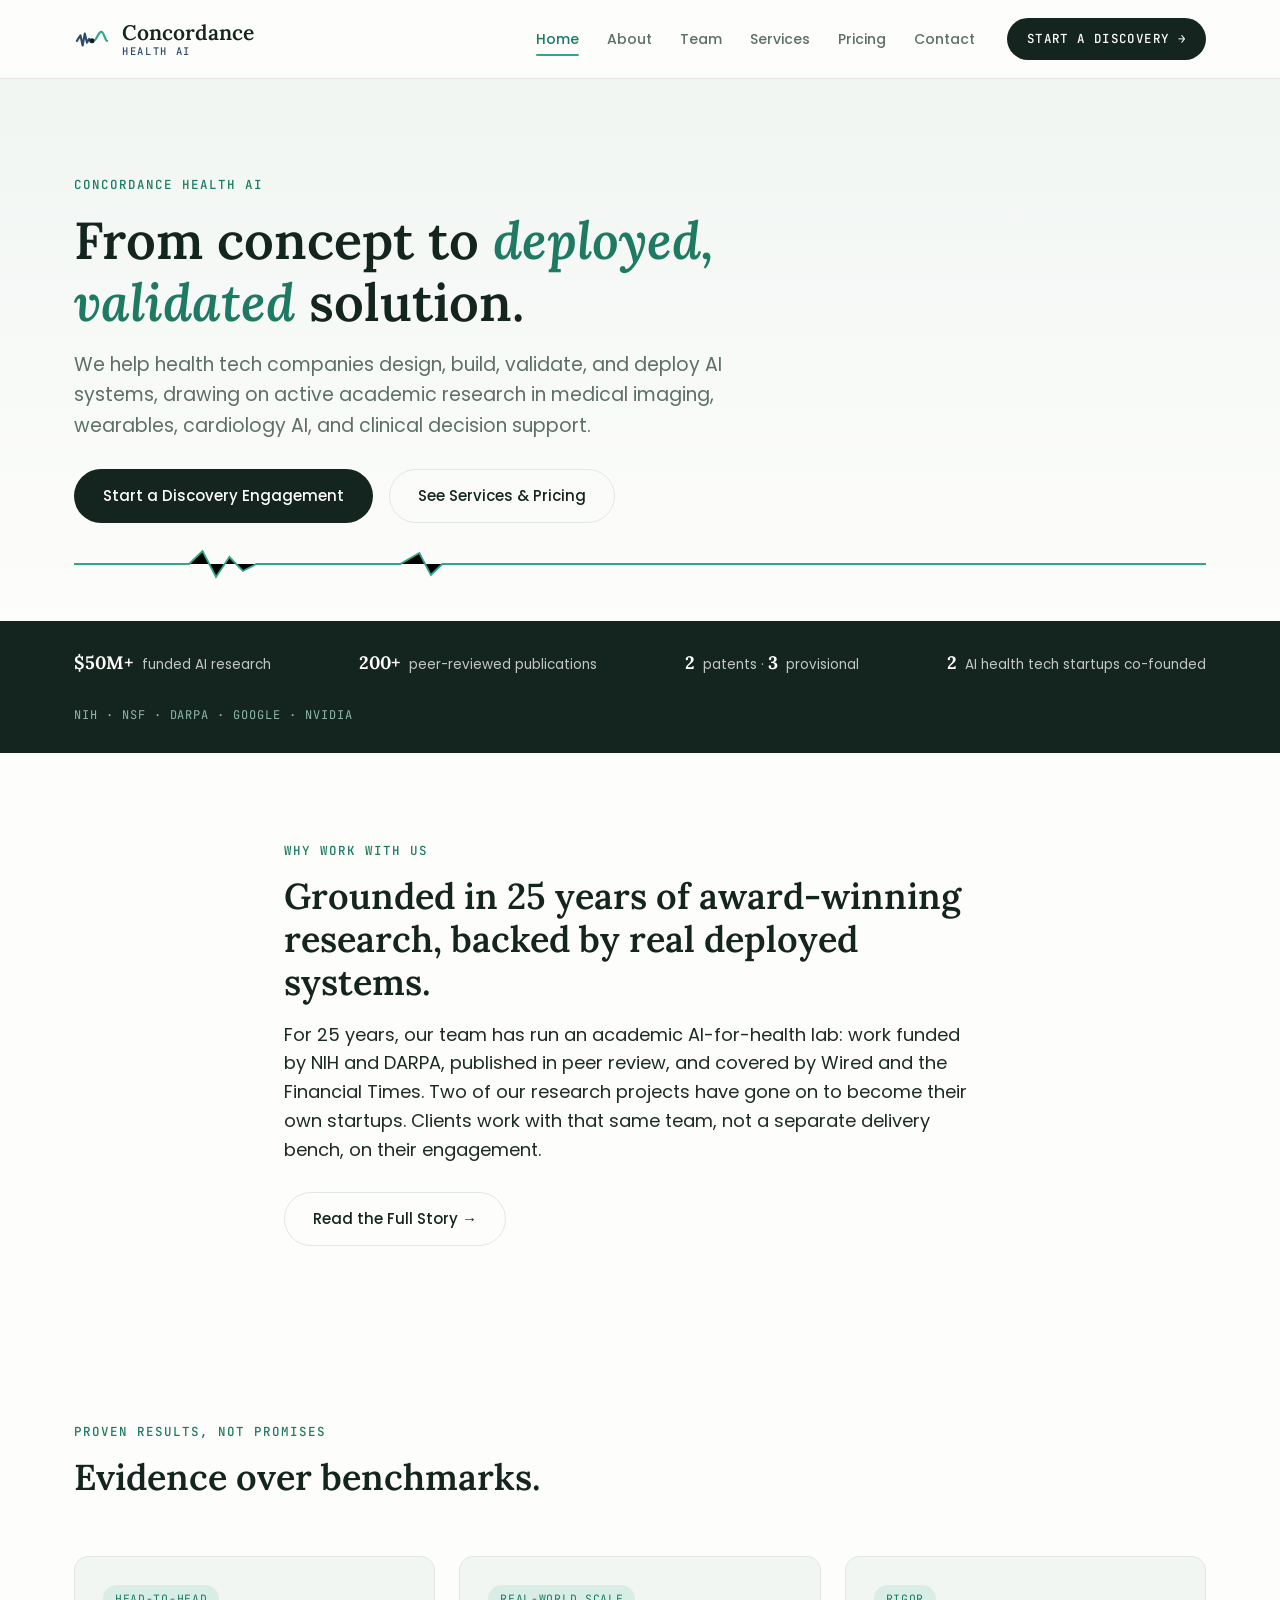
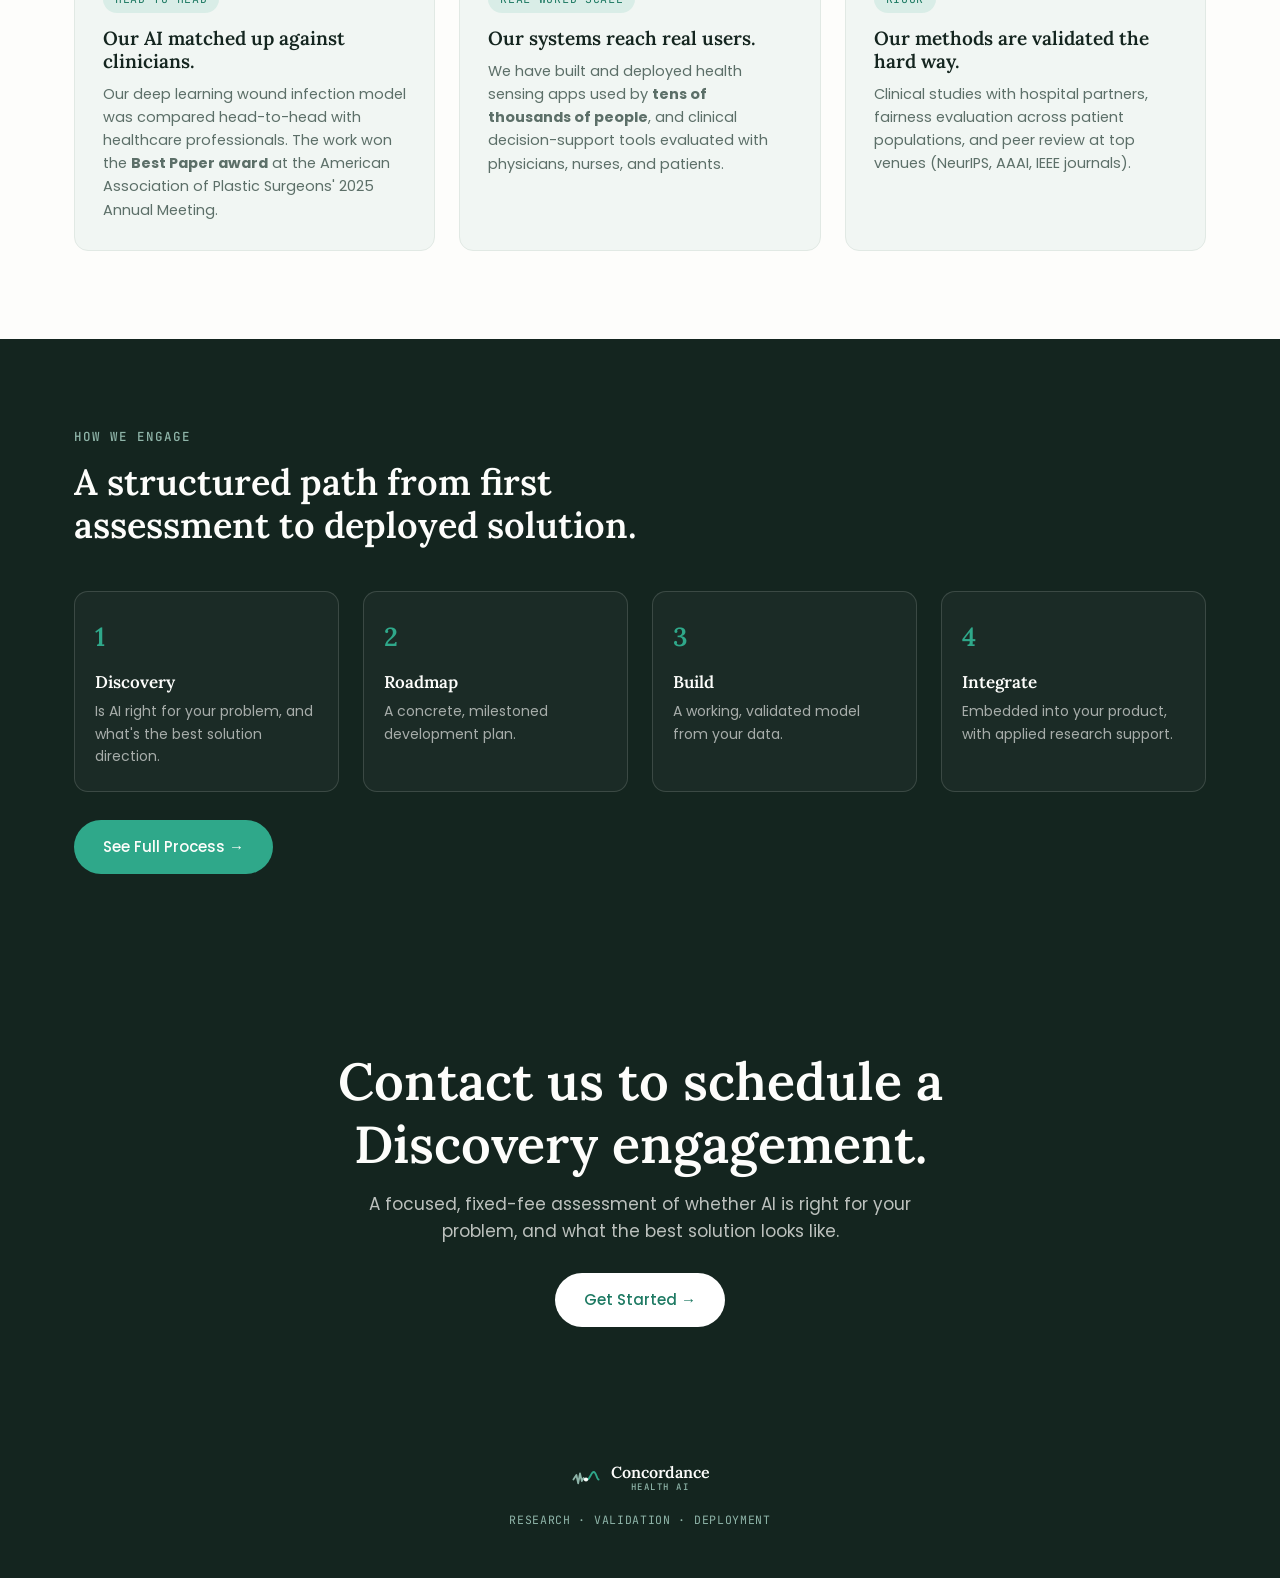
==== index.html @ b1c43e5d "Website Mobile Friendly Update" ====
<!DOCTYPE html>
<html lang="en">
<head>
<meta charset="UTF-8">
<meta name="viewport" content="width=device-width, initial-scale=1.0">
<link rel="icon" type="image/svg+xml" href="Logo/mark-convergence.svg">
<title>Concordance Health AI | Concept to Deployed, Validated Solution</title>
<link rel="preconnect" href="https://fonts.googleapis.com">
<link rel="preconnect" href="https://fonts.gstatic.com" crossorigin>
<link href="https://fonts.googleapis.com/css2?family=Lora:ital,wght@0,500;0,600;1,500&family=Poppins:wght@300;400;500;600;700&family=JetBrains+Mono:wght@400;500;600&display=swap" rel="stylesheet">
<link rel="stylesheet" href="style.css">
</head>
<body>

<header>
  <nav class="wrap">
    <a href="index.html" class="logo">
      <svg viewBox="0 0 100 100" width="36" height="36" aria-hidden="true">
        <path d="M8 55 L18 40 L24 68 L30 35 L36 60 L42 50 L46 55" fill="none" stroke="#2E4B6B" stroke-width="6" stroke-linecap="round" stroke-linejoin="round"/>
        <path d="M54 55 C64 55 66 30 76 30 C84 30 86 55 92 55" fill="none" stroke="#2FA88A" stroke-width="6" stroke-linecap="round" stroke-linejoin="round"/>
        <circle cx="50" cy="55" r="7" fill="#10201B"/>
      </svg>
      <span class="logo-word">
        <span class="logo-name">Concordance</span>
        <span class="logo-sub">HEALTH AI</span>
      </span>
    </a>
    <button class="nav-toggle" id="navToggle" aria-label="Toggle navigation" aria-expanded="false" aria-controls="navPanel">
      <span class="bar"></span><span class="bar"></span><span class="bar"></span>
    </button>
    <div class="nav-panel" id="navPanel">
      <div class="navlinks">
      <a href="index.html" class="active">Home</a>
      <a href="about.html">About</a>
      <a href="team.html">Team</a>
      <a href="services.html">Services</a>
      <a href="pricing.html">Pricing</a>
      <a href="contact.html">Contact</a>
    </div>
      <a href="contact.html" class="nav-cta">START A DISCOVERY →</a>
    </div>
  </nav>
</header>

<main>

  <!-- ================= HERO ================= -->
  <section class="hero">
    <div class="wrap">
      <div class="eyebrow">Concordance Health AI</div>
      <h1>From concept to <em>deployed, validated</em> solution.</h1>
      <p class="lede">We help health tech companies design, build, validate, and deploy AI systems, drawing on active academic research in medical imaging, wearables, cardiology AI, and clinical decision support.</p>
      <div class="cta-row">
        <a href="contact.html" class="btn btn-primary">Start a Discovery Engagement</a>
        <a href="pricing.html" class="btn btn-ghost">See Services &amp; Pricing</a>
      </div>
    </div>
    <div class="wrap hero-wave">
      <svg class="waveline" viewBox="0 0 1180 34" preserveAspectRatio="none" xmlns="http://www.w3.org/2000/svg">
        <path class="draw" d="M0 17 L120 17 L134 4 L148 30 L162 10 L176 24 L190 17 L320 17 L340 17 L360 6 L372 28 L384 17 L1180 17"
          stroke="#2FA88A" stroke-width="1.8"
          stroke-dasharray="1600" stroke-dashoffset="1600">
          <animate attributeName="stroke-dashoffset" from="1600" to="0" dur="2.1s" fill="freeze" />
        </path>
      </svg>
    </div>
  </section>

  <!-- ================= CREDIBILITY STRIP ================= -->
  <div class="strip">
    <div class="wrap">
      <div class="stat"><b>$50M+</b> funded AI research</div>
      <div class="stat"><b>200+</b> peer-reviewed publications</div>
      <div class="stat"><b>2</b> patents &middot; <b>3</b> provisional</div>
      <div class="stat"><b>2</b> AI health tech startups co-founded</div>
      <div class="funders">NIH &middot; NSF &middot; DARPA &middot; GOOGLE &middot; NVIDIA</div>
    </div>
  </div>

  <!-- ================= CONDENSED WHY US ================= -->
  <section class="why">
    <div class="wrap" style="grid-template-columns:1fr; max-width:760px;">
      <div>
        <div class="eyebrow">Why Work With Us</div>
        <h2>Grounded in 25 years of award-winning research, backed by real deployed systems.</h2>
        <p class="big">For 25 years, our team has run an academic AI-for-health lab: work funded by NIH and DARPA, published in peer review, and covered by Wired and the Financial Times. Two of our research projects have gone on to become their own startups. Clients work with that same team, not a separate delivery bench, on their engagement.</p>
        <div class="cta-row">
          <a href="about.html" class="btn btn-ghost">Read the Full Story →</a>
        </div>
      </div>
    </div>
  </section>

  <!-- ================= PROVEN RESULTS ================= -->
  <section class="results">
    <div class="wrap">
      <div class="eyebrow">Proven Results, Not Promises</div>
      <h2>Evidence over benchmarks.</h2>
    </div>
    <div class="result-grid">
      <div class="result-card">
        <div class="tag">Head-to-Head</div>
        <h3>Our AI matched up against clinicians.</h3>
        <p>Our deep learning wound infection model was compared head-to-head with healthcare professionals. The work won the <b>Best Paper award</b> at the American Association of Plastic Surgeons' 2025 Annual Meeting.</p>
      </div>
      <div class="result-card">
        <div class="tag">Real-World Scale</div>
        <h3>Our systems reach real users.</h3>
        <p>We have built and deployed health sensing apps used by <b>tens of thousands of people</b>, and clinical decision-support tools evaluated with physicians, nurses, and patients.</p>
      </div>
      <div class="result-card">
        <div class="tag">Rigor</div>
        <h3>Our methods are validated the hard way.</h3>
        <p>Clinical studies with hospital partners, fairness evaluation across patient populations, and peer review at top venues (NeurIPS, AAAI, IEEE journals).</p>
      </div>
    </div>
  </section>

  <!-- ================= PROCESS TEASER ================= -->
  <section class="engage">
    <div class="wrap">
      <div class="eyebrow" style="color:#8FB5A9;">How We Engage</div>
      <h2>A structured path from first assessment to deployed solution.</h2>
      <div class="steps">
        <div class="step"><div class="num">1</div><h4>Discovery</h4><p>Is AI right for your problem, and what's the best solution direction.</p></div>
        <div class="step"><div class="num">2</div><h4>Roadmap</h4><p>A concrete, milestoned development plan.</p></div>
        <div class="step"><div class="num">3</div><h4>Build</h4><p>A working, validated model from your data.</p></div>
        <div class="step"><div class="num">4</div><h4>Integrate</h4><p>Embedded into your product, with applied research support.</p></div>
      </div>
      <div class="cta-row">
        <a href="services.html" class="btn btn-primary" style="background:var(--signal);">See Full Process →</a>
      </div>
    </div>
  </section>

  <!-- ================= CTA BANNER ================= -->
  <section class="contact-hero">
    <div class="wrap">
      <h1>Contact us to schedule a Discovery engagement.</h1>
      <p>A focused, fixed-fee assessment of whether AI is right for your problem, and what the best solution looks like.</p>
      <div class="cta-row" style="justify-content:center;">
        <a href="contact.html" class="btn btn-primary" style="background:#fff; color:var(--signal-dark);">Get Started →</a>
      </div>
    </div>
  </section>

</main>

<footer>
  <div class="wrap">
    <a href="index.html" class="fmark">
      <svg viewBox="0 0 100 100" width="30" height="30" aria-hidden="true">
        <path d="M8 55 L18 40 L24 68 L30 35 L36 60 L42 50 L46 55" fill="none" stroke="#8FB5A9" stroke-width="6" stroke-linecap="round" stroke-linejoin="round"/>
        <path d="M54 55 C64 55 66 30 76 30 C84 30 86 55 92 55" fill="none" stroke="#2FA88A" stroke-width="6" stroke-linecap="round" stroke-linejoin="round"/>
        <circle cx="50" cy="55" r="7" fill="#FDFDFB"/>
      </svg>
      <span class="fmark-word">
        <span class="fmark-name">Concordance</span>
        <span class="fmark-sub">HEALTH AI</span>
      </span>
    </a>
    <div class="fnote">RESEARCH &middot; VALIDATION &middot; DEPLOYMENT</div>
  </div>
</footer>

<script src="script.js" defer></script>
</body>
</html>
---- style.css ----
/* ============================================================
   Concordance Health AI — base stylesheet
   ============================================================ */

:root {
  --ink: #14251F;
  --ink-soft: #24382F;
  --signal: #2FA88A;
  --signal-dark: #1E7A63;
  --sage: #8FB5A9;
  --paper: #FDFDFB;
  --paper-dim: #F1F6F3;
  --line: #E1E9E4;
  --text: #1B2B26;
  --muted: #5C6F68;

  --font-serif: 'Lora', Georgia, serif;
  --font-sans: 'Poppins', 'Segoe UI', Arial, sans-serif;
  --font-mono: 'JetBrains Mono', 'Courier New', monospace;
}

* { box-sizing: border-box; }

html { scroll-behavior: smooth; }

body {
  margin: 0;
  font-family: var(--font-sans);
  color: var(--text);
  background: var(--paper);
  line-height: 1.6;
  -webkit-font-smoothing: antialiased;
}

img { max-width: 100%; display: block; }

a { color: inherit; text-decoration: none; }

ul { list-style: none; margin: 0; padding: 0; }

h1, h2, h3, h4 {
  font-family: var(--font-serif);
  font-weight: 600;
  line-height: 1.2;
  margin: 0 0 16px;
  color: var(--ink);
}

h1 { font-size: clamp(32px, 4.4vw, 52px); }
h1 em { font-style: italic; color: var(--signal-dark); }
h2 { font-size: clamp(26px, 3vw, 36px); }
h3 { font-size: 20px; }
h4 { font-size: 17px; }

p { margin: 0 0 16px; color: var(--muted); }

.wrap {
  max-width: 1180px;
  margin: 0 auto;
  padding: 0 24px;
}

/* ============================= HEADER / NAV ============================= */

header {
  position: sticky;
  top: 0;
  z-index: 50;
  background: rgba(253, 253, 251, 0.92);
  backdrop-filter: blur(8px);
  border-bottom: 1px solid var(--line);
}

nav.wrap {
  position: relative;
  display: flex;
  align-items: center;
  justify-content: space-between;
  padding-top: 18px;
  padding-bottom: 18px;
  gap: 24px;
}

.logo {
  display: flex;
  align-items: center;
  gap: 12px;
  white-space: nowrap;
}

.logo svg { width: 36px; height: 36px; flex-shrink: 0; }

.logo-word {
  display: flex;
  flex-direction: column;
  line-height: 1;
}

.logo-name {
  font-family: var(--font-serif);
  font-weight: 600;
  font-size: 21px;
  color: var(--ink);
}

.logo-sub {
  font-family: var(--font-mono);
  font-weight: 500;
  font-size: 10.5px;
  letter-spacing: 0.16em;
  color: #2E4B6B;
  margin-top: 3px;
}

.navlinks {
  display: flex;
  align-items: center;
  gap: 28px;
  flex-wrap: wrap;
}

.navlinks a {
  font-size: 14px;
  font-weight: 500;
  color: var(--muted);
  position: relative;
  padding: 4px 0;
  transition: color 0.15s ease;
}

.navlinks a:hover { color: var(--ink); }

.navlinks a.active {
  color: var(--signal-dark);
}

.navlinks a.active::after {
  content: "";
  position: absolute;
  left: 0; right: 0; bottom: -2px;
  height: 2px;
  background: var(--signal);
  border-radius: 2px;
}

.nav-cta {
  font-family: var(--font-mono);
  font-size: 12.5px;
  font-weight: 500;
  letter-spacing: 0.03em;
  white-space: nowrap;
  background: var(--ink);
  color: var(--paper);
  padding: 11px 20px;
  border-radius: 999px;
  transition: background 0.15s ease, transform 0.15s ease;
}

.nav-cta:hover { background: var(--signal-dark); transform: translateY(-1px); }

.nav-panel {
  display: flex;
  align-items: center;
  gap: 32px;
}

.nav-toggle {
  display: none;
  flex-direction: column;
  justify-content: center;
  gap: 5px;
  width: 34px;
  height: 34px;
  padding: 0;
  background: none;
  border: none;
  cursor: pointer;
  flex-shrink: 0;
}

.nav-toggle .bar {
  display: block;
  width: 100%;
  height: 2px;
  background: var(--ink);
  border-radius: 2px;
  transition: transform 0.2s ease, opacity 0.2s ease;
}

.nav-toggle[aria-expanded="true"] .bar:nth-child(1) { transform: translateY(7px) rotate(45deg); }
.nav-toggle[aria-expanded="true"] .bar:nth-child(2) { opacity: 0; }
.nav-toggle[aria-expanded="true"] .bar:nth-child(3) { transform: translateY(-7px) rotate(-45deg); }

/* ============================= SHARED TEXT ELEMENTS ============================= */

.eyebrow {
  font-family: var(--font-mono);
  font-size: 12.5px;
  font-weight: 500;
  letter-spacing: 0.08em;
  text-transform: uppercase;
  color: var(--signal-dark);
  margin-bottom: 14px;
}

.lede {
  font-size: 19px;
  max-width: 720px;
  color: var(--muted);
}

.big {
  font-size: 18px;
  max-width: 700px;
  color: var(--text);
}

.cta-row {
  display: flex;
  align-items: center;
  gap: 16px;
  flex-wrap: wrap;
  margin-top: 28px;
}

.btn {
  display: inline-block;
  font-family: var(--font-sans);
  font-size: 15px;
  font-weight: 500;
  padding: 14px 28px;
  border-radius: 999px;
  border: 1px solid transparent;
  transition: transform 0.15s ease, background 0.15s ease, border-color 0.15s ease, color 0.15s ease;
  cursor: pointer;
}

.btn:hover { transform: translateY(-2px); }

.btn-primary {
  background: var(--ink);
  color: var(--paper);
}

.btn-primary:hover { background: var(--signal-dark); }

.btn-ghost {
  background: transparent;
  color: var(--ink);
  border-color: var(--line);
}

.btn-ghost:hover { border-color: var(--signal); color: var(--signal-dark); }

/* ============================= PAGEHEAD (interior pages) ============================= */

.pagehead {
  padding: 88px 0 56px;
  background: linear-gradient(180deg, var(--paper-dim), var(--paper));
  border-bottom: 1px solid var(--line);
}

.pagehead h1 { max-width: 820px; }

/* ============================= HERO (home) ============================= */

.hero {
  padding: 96px 0 32px;
  background: linear-gradient(180deg, var(--paper-dim), var(--paper));
}

.hero h1 { max-width: 780px; }

.hero-wave {
  padding-top: 24px;
  padding-bottom: 8px;
}

.waveline { width: 100%; height: 34px; display: block; }

/* ============================= CREDIBILITY STRIP ============================= */

.strip {
  background: var(--ink);
  color: var(--paper);
  padding: 28px 0;
}

.strip .wrap {
  display: flex;
  flex-wrap: wrap;
  align-items: center;
  gap: 28px 40px;
  justify-content: space-between;
}

.stat {
  font-size: 13.5px;
  color: rgba(253, 253, 251, 0.75);
  white-space: nowrap;
}

.stat b {
  font-family: var(--font-serif);
  font-size: 18px;
  color: var(--paper);
  margin-right: 4px;
}

.funders {
  font-family: var(--font-mono);
  font-size: 12px;
  letter-spacing: 0.08em;
  color: var(--sage);
  white-space: nowrap;
}

/* ============================= WHY / LEADERSHIP ============================= */

.why {
  padding: 88px 0;
}

.why .wrap {
  display: grid;
  grid-template-columns: 1fr 1fr;
  gap: 48px;
  align-items: start;
}

/* ============================= BREADTH TABLE ============================= */

.breadth { padding: 88px 0; }

table.domains {
  width: 100%;
  border-collapse: collapse;
  margin-top: 36px;
  background: var(--paper);
  border: 1px solid var(--line);
  border-radius: 12px;
  overflow: hidden;
}

table.domains th {
  text-align: left;
  font-family: var(--font-mono);
  font-size: 12px;
  letter-spacing: 0.06em;
  text-transform: uppercase;
  color: var(--muted);
  background: var(--paper-dim);
  padding: 14px 20px;
  border-bottom: 1px solid var(--line);
}

table.domains td {
  padding: 18px 20px;
  border-bottom: 1px solid var(--line);
  color: var(--muted);
  font-size: 15px;
  vertical-align: top;
}

table.domains tr:last-child td { border-bottom: none; }

td.domain {
  font-family: var(--font-serif);
  font-weight: 600;
  color: var(--ink);
  white-space: nowrap;
  width: 26%;
}

.breadth-footnote {
  margin-top: 28px;
  font-style: italic;
  color: var(--signal-dark);
  font-size: 15px;
}

/* ============================= PRESS ============================= */

.press {
  padding: 44px 0;
  border-top: 1px solid var(--line);
  border-bottom: 1px solid var(--line);
  background: var(--paper-dim);
}

.press .wrap {
  display: flex;
  align-items: center;
  gap: 28px;
  flex-wrap: wrap;
  justify-content: space-between;
}

.press .label {
  font-family: var(--font-mono);
  font-size: 12px;
  letter-spacing: 0.08em;
  text-transform: uppercase;
  color: var(--muted);
  white-space: nowrap;
}

.press .names {
  display: flex;
  gap: 32px;
  flex-wrap: wrap;
}

.press .names span {
  font-family: var(--font-serif);
  font-weight: 600;
  font-size: 17px;
  color: var(--ink-soft);
  opacity: 0.75;
}

/* ============================= RESULTS ============================= */

.results { padding: 88px 0; }

.results .wrap { padding-bottom: 40px; }

.result-grid {
  max-width: 1180px;
  margin: 0 auto;
  padding: 0 24px;
  display: grid;
  grid-template-columns: repeat(3, 1fr);
  gap: 24px;
}

.result-card {
  background: var(--paper-dim);
  border: 1px solid var(--line);
  border-radius: 14px;
  padding: 28px;
}

.result-card .tag {
  display: inline-block;
  font-family: var(--font-mono);
  font-size: 11.5px;
  letter-spacing: 0.06em;
  text-transform: uppercase;
  color: var(--signal-dark);
  background: rgba(47, 168, 138, 0.12);
  padding: 5px 12px;
  border-radius: 999px;
  margin-bottom: 14px;
}

.result-card h3 { font-size: 19px; margin-bottom: 10px; }
.result-card p { font-size: 14.5px; margin-bottom: 0; }

/* ============================= ENGAGE / PROCESS ============================= */

.engage {
  padding: 88px 0;
  background: var(--ink);
  color: rgba(253, 253, 251, 0.78);
}

.engage h2 { color: var(--paper); max-width: 640px; }

.steps {
  display: grid;
  grid-template-columns: repeat(4, 1fr);
  gap: 24px;
  margin-top: 44px;
}

.step {
  border: 1px solid rgba(253, 253, 251, 0.14);
  border-radius: 14px;
  padding: 24px 20px;
  background: rgba(253, 253, 251, 0.03);
}

.step .num {
  font-family: var(--font-serif);
  font-size: 26px;
  font-weight: 600;
  color: var(--signal);
  margin-bottom: 14px;
}

.step h4 { color: var(--paper); margin-bottom: 8px; }
.step p { font-size: 14px; color: rgba(253, 253, 251, 0.62); margin-bottom: 0; }

.engage-note {
  margin-top: 40px;
  font-style: italic;
  font-size: 16px;
  color: var(--sage);
  max-width: 760px;
  border-left: 2px solid var(--signal);
  padding-left: 18px;
}

/* ============================= CONTACT HERO (CTA banner) ============================= */

.contact-hero {
  background: var(--ink);
  color: var(--paper);
  padding: 88px 0;
  text-align: center;
}

.contact-hero .wrap { max-width: 760px; }

.contact-hero h1 { color: var(--paper); margin: 0 auto 16px; }

.contact-hero p {
  color: rgba(253, 253, 251, 0.72);
  font-size: 17px;
  max-width: 620px;
  margin: 0 auto;
}

/* ============================= CONTACT PAGE BODY ============================= */

.contact-body .wrap {
  display: grid;
  grid-template-columns: 1.4fr 1fr;
  gap: 64px;
}

.contact-form {
  display: flex;
  flex-direction: column;
  gap: 6px;
}

.contact-form label {
  font-size: 13.5px;
  font-weight: 500;
  color: var(--ink);
  margin-top: 16px;
}

.contact-form label:first-child { margin-top: 0; }

.contact-form input,
.contact-form textarea {
  font-family: var(--font-sans);
  font-size: 15px;
  padding: 12px 14px;
  border: 1px solid var(--line);
  border-radius: 8px;
  background: var(--paper-dim);
  color: var(--text);
  outline: none;
  transition: border-color 0.15s ease;
}

.contact-form input:focus,
.contact-form textarea:focus { border-color: var(--signal); }

.contact-form textarea { min-height: 140px; resize: vertical; }

.contact-form button { margin-top: 24px; align-self: flex-start; }

.contact-side {
  background: var(--paper-dim);
  border: 1px solid var(--line);
  border-radius: 14px;
  padding: 32px;
  height: fit-content;
}

.contact-side .role {
  font-family: var(--font-mono);
  font-size: 12px;
  letter-spacing: 0.06em;
  text-transform: uppercase;
  color: var(--signal-dark);
  margin-bottom: 10px;
}

.contact-side .email {
  display: inline-block;
  margin-top: 4px;
  font-weight: 500;
  color: var(--signal-dark);
  border-bottom: 1px solid var(--signal);
}

.cv-divider {
  height: 1px;
  background: var(--line);
}

.cv-list li {
  position: relative;
  padding-left: 20px;
  margin-bottom: 12px;
  font-size: 14.5px;
  color: var(--muted);
}

.cv-list li::before {
  content: "";
  position: absolute;
  left: 0; top: 8px;
  width: 6px; height: 6px;
  border-radius: 50%;
  background: var(--signal);
}

/* ============================= PRICING ============================= */

.pricing { padding: 88px 0; }

.phase-label {
  font-family: var(--font-mono);
  font-size: 12.5px;
  letter-spacing: 0.06em;
  text-transform: uppercase;
  color: var(--signal-dark);
  margin-top: 56px;
  margin-bottom: 20px;
  padding-bottom: 10px;
  border-bottom: 1px solid var(--line);
}

.price-grid, .retainer-grid {
  display: grid;
  grid-template-columns: repeat(2, 1fr);
  gap: 24px;
}

.price-grid-3, .svc-phase-grid {
  display: grid;
  grid-template-columns: repeat(2, 1fr);
  gap: 24px;
}

.price-card {
  background: var(--paper);
  border: 1px solid var(--line);
  border-radius: 14px;
  padding: 28px;
  display: flex;
  flex-direction: column;
}

.price-card h4 { margin-bottom: 6px; }

.price-card .price {
  font-family: var(--font-serif);
  font-size: 24px;
  font-weight: 600;
  color: var(--signal-dark);
  margin-bottom: 16px;
}

.price-card ul { margin-bottom: 12px; }

.price-card ul li {
  position: relative;
  padding-left: 18px;
  margin-bottom: 10px;
  font-size: 14.5px;
  color: var(--muted);
}

.price-card ul li::before {
  content: "";
  position: absolute;
  left: 0; top: 8px;
  width: 5px; height: 5px;
  border-radius: 50%;
  background: var(--signal);
}

.price-card .fine {
  margin-top: auto;
  padding-top: 14px;
  font-size: 13px;
  color: var(--sage);
  font-style: italic;
}

.addons-note {
  margin-top: 20px;
  font-size: 14px;
  color: var(--muted);
}

table.addons {
  width: 100%;
  border-collapse: collapse;
  margin-top: 4px;
}

table.addons tr {
  border-bottom: 1px solid var(--line);
}

table.addons tr:last-child { border-bottom: none; }

table.addons td {
  padding: 16px 4px;
  font-size: 14.5px;
  color: var(--muted);
}

table.addons td.fee {
  text-align: right;
  white-space: nowrap;
  font-family: var(--font-mono);
  font-size: 13.5px;
  color: var(--ink);
  padding-left: 20px;
}

.terms {
  margin-top: 56px;
  background: var(--paper-dim);
  border-radius: 14px;
  padding: 28px 32px;
}

.terms h4 { margin-bottom: 16px; }

.terms ul li {
  position: relative;
  padding-left: 18px;
  margin-bottom: 12px;
  font-size: 14px;
  color: var(--muted);
}

.terms ul li::before {
  content: "";
  position: absolute;
  left: 0; top: 8px;
  width: 5px; height: 5px;
  border-radius: 50%;
  background: var(--signal);
}

.pdf-cta {
  margin-top: 56px;
  display: flex;
  align-items: center;
  justify-content: space-between;
  gap: 24px;
  flex-wrap: wrap;
  background: var(--ink);
  color: var(--paper);
  border-radius: 14px;
  padding: 32px;
}

.pdf-cta h4 { color: var(--paper); margin-bottom: 6px; }
.pdf-cta p { color: rgba(253, 253, 251, 0.68); margin-bottom: 0; }

/* ============================= SERVICES (svc-card) ============================= */

.svc-card {
  background: var(--paper);
  border: 1px solid var(--line);
  border-radius: 14px;
  padding: 28px;
  display: flex;
  flex-direction: column;
}

.svc-card p { font-size: 14.5px; }

.svc-card .range {
  margin-top: auto;
  padding-top: 12px;
  font-family: var(--font-mono);
  font-size: 13px;
  color: var(--signal-dark);
  border-top: 1px solid var(--line);
}

/* ============================= TEAM ============================= */

.team-grid {
  display: grid;
  grid-template-columns: repeat(2, 1fr);
  gap: 32px;
}

.team-card {
  background: var(--paper-dim);
  border: 1px solid var(--line);
  border-radius: 16px;
  padding: 32px;
}

.team-header {
  display: flex;
  align-items: center;
  gap: 20px;
  margin-bottom: 20px;
}

.team-photo {
  width: 88px;
  height: 88px;
  border-radius: 50%;
  object-fit: cover;
  border: 2px solid var(--paper);
  box-shadow: 0 0 0 1px var(--line);
  flex-shrink: 0;
}

.team-name {
  font-family: var(--font-serif);
  font-weight: 600;
  font-size: 18px;
  color: var(--ink);
}

.team-role {
  font-family: var(--font-mono);
  font-size: 12.5px;
  letter-spacing: 0.04em;
  color: var(--signal-dark);
}

.team-note {
  margin-top: 36px;
  font-size: 15px;
  color: var(--muted);
  border-left: 2px solid var(--signal);
  padding-left: 20px;
}

/* ============================= FOOTER ============================= */

footer {
  background: var(--ink);
  color: rgba(253, 253, 251, 0.6);
  padding: 48px 0;
  margin-top: 0;
}

footer .wrap {
  display: flex;
  flex-direction: column;
  align-items: center;
  text-align: center;
  gap: 18px;
}

.fmark {
  display: flex;
  align-items: center;
  gap: 10px;
}

.fmark svg { width: 30px; height: 30px; flex-shrink: 0; }

.fmark-word {
  display: flex;
  flex-direction: column;
  line-height: 1;
}

.fmark-name {
  font-family: var(--font-serif);
  font-weight: 600;
  font-size: 16px;
  color: var(--paper);
}

.fmark-sub {
  font-family: var(--font-mono);
  font-weight: 500;
  font-size: 9px;
  letter-spacing: 0.16em;
  color: var(--sage);
  margin-top: 3px;
}

.fnote {
  font-family: var(--font-mono);
  font-size: 11.5px;
  letter-spacing: 0.06em;
  color: var(--sage);
  white-space: nowrap;
}

/* ============================= RESPONSIVE ============================= */

@media (max-width: 980px) {
  .nav-toggle { display: flex; }

  .nav-panel {
    position: absolute;
    top: 100%;
    left: 0;
    right: 0;
    flex-direction: column;
    align-items: stretch;
    gap: 4px;
    background: var(--paper);
    border-bottom: 1px solid var(--line);
    padding: 8px 24px 20px;
    max-height: 0;
    overflow: hidden;
    opacity: 0;
    transition: max-height 0.25s ease, opacity 0.2s ease;
  }

  .nav-panel.open {
    max-height: 420px;
    opacity: 1;
  }

  .navlinks {
    flex-direction: column;
    align-items: stretch;
    gap: 0;
  }

  .navlinks a {
    padding: 12px 0;
    border-bottom: 1px solid var(--line);
  }

  .navlinks a.active::after { display: none; }

  .nav-cta {
    margin-top: 14px;
    text-align: center;
  }

  .why .wrap { grid-template-columns: 1fr; }
  .steps { grid-template-columns: repeat(2, 1fr); }
  .result-grid { grid-template-columns: 1fr; }
  .price-grid, .price-grid-3, .retainer-grid, .svc-phase-grid { grid-template-columns: 1fr; }
  .team-grid { grid-template-columns: 1fr; }
  .contact-body .wrap { grid-template-columns: 1fr; }
}

@media (max-width: 640px) {
  .steps { grid-template-columns: 1fr; }
  .strip .wrap { flex-direction: column; align-items: flex-start; }
  .press .wrap { flex-direction: column; align-items: flex-start; }
  .pdf-cta { flex-direction: column; align-items: flex-start; }
  table.domains td.domain { width: auto; }
}

/* ============================= PRINT (Services & Pricing PDF) ============================= */

@media print {
  header, footer, .pdf-cta, .nav-toggle { display: none !important; }

  body { background: var(--paper); }

  .pricing { padding: 0; }

  .pagehead { padding: 0 0 32px; background: none; border-bottom: none; }

  .price-card, .svc-card, .terms {
    break-inside: avoid;
    border: 1px solid var(--line);
  }

  table.addons, table.domains { break-inside: avoid; }

  a[href]::after { content: none; }
}
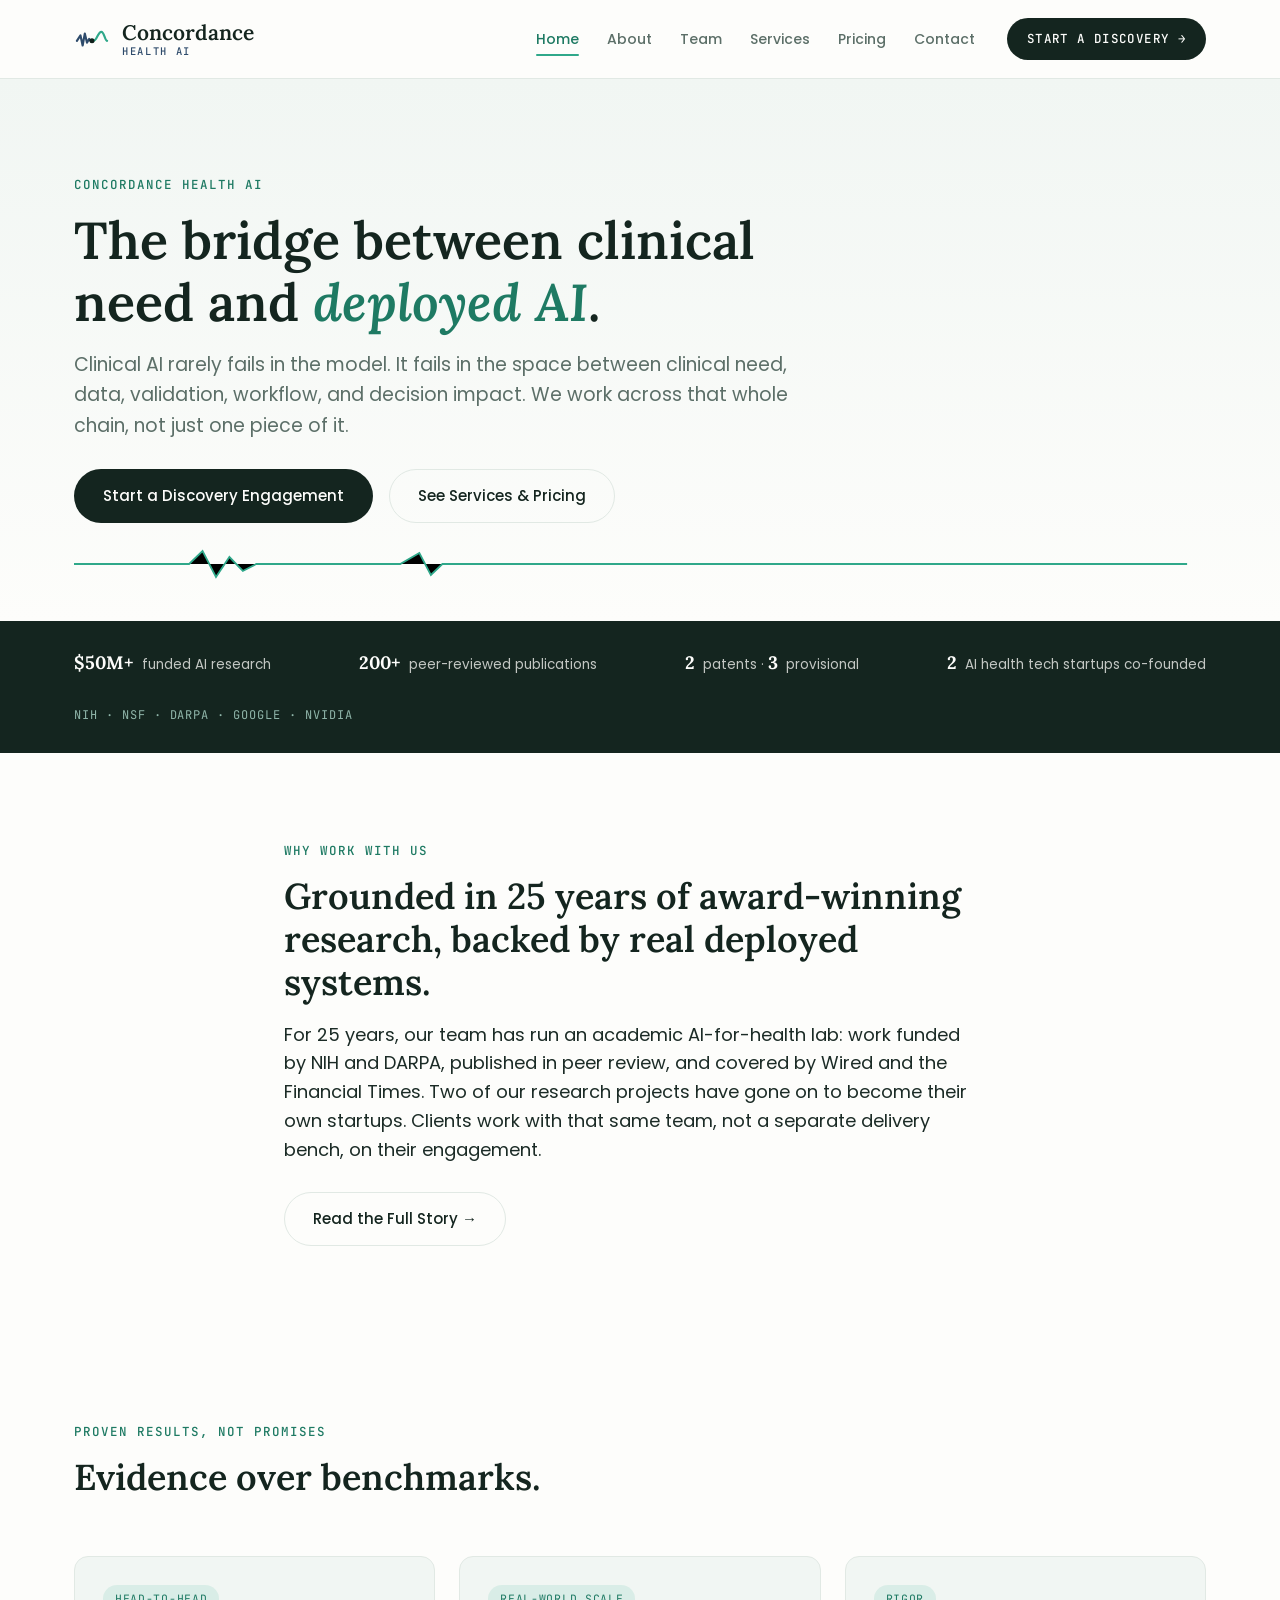
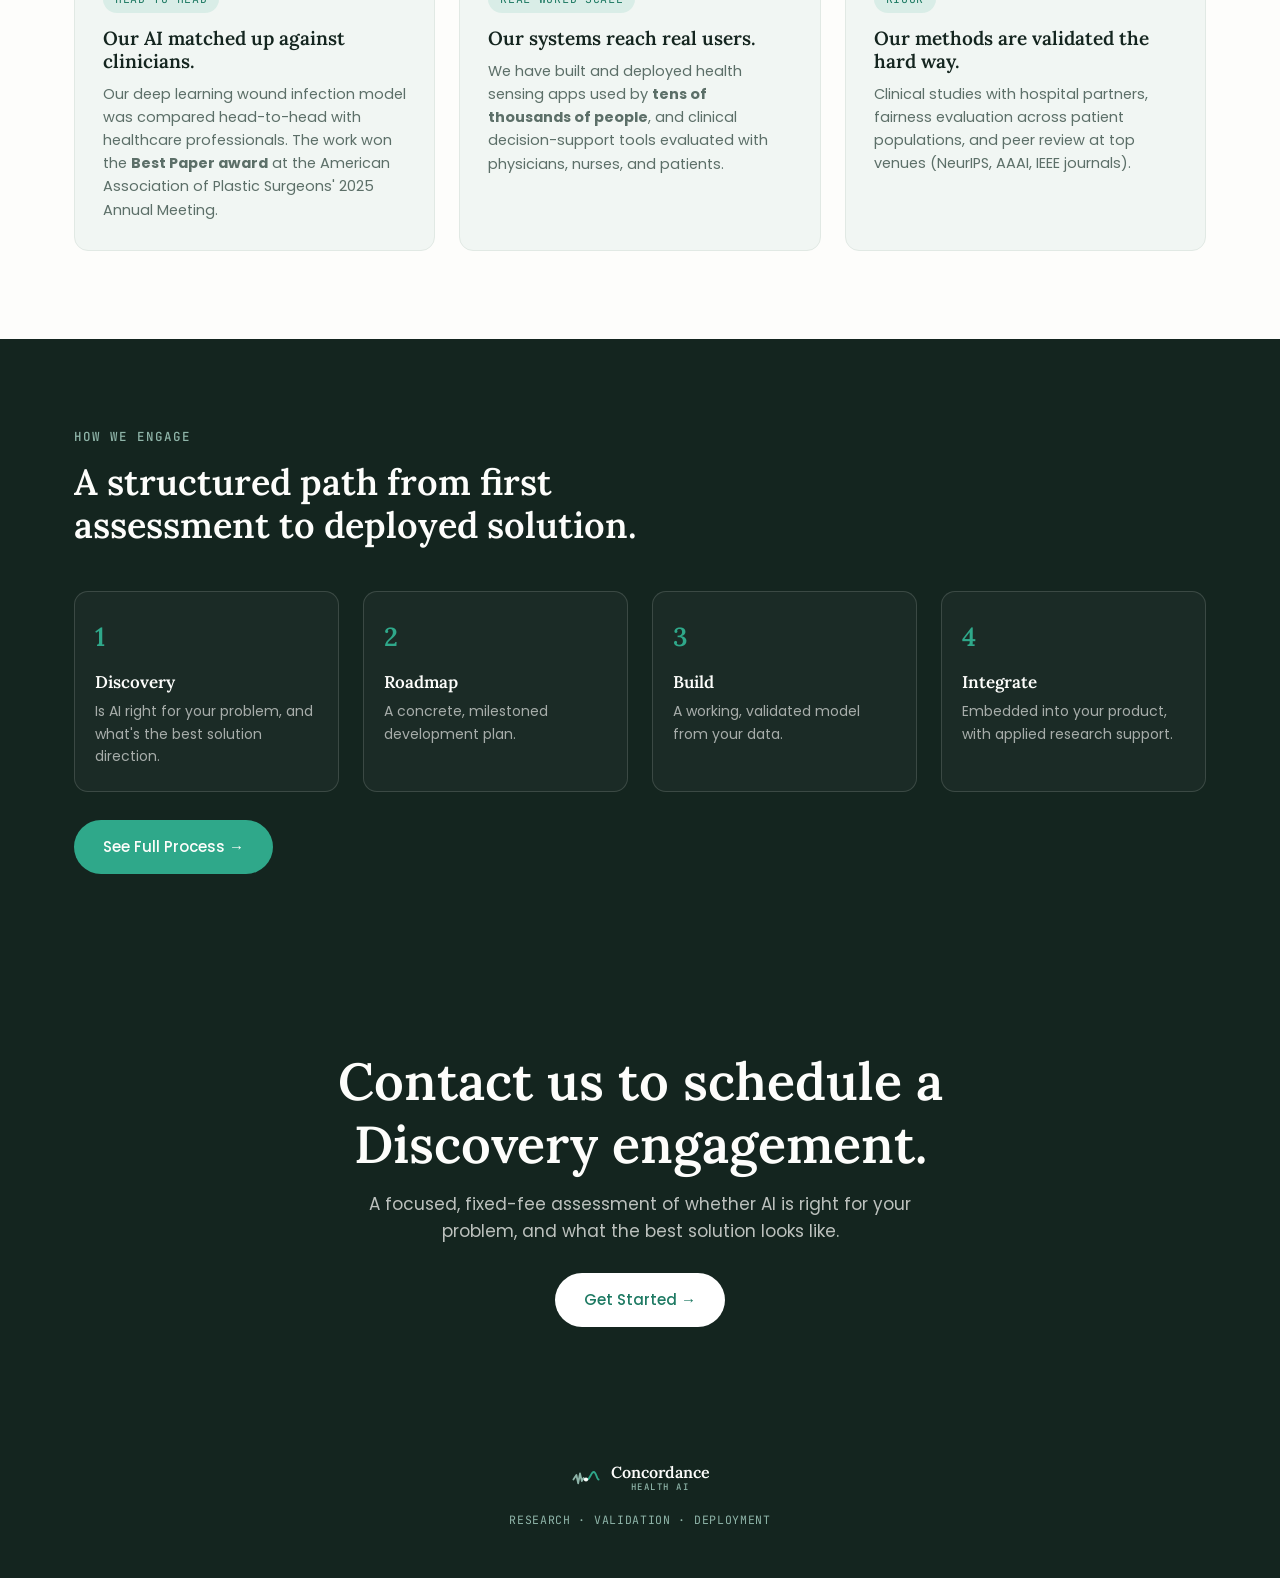
==== commit 074fc8a3: "Updated the website content" ====
--- a/index.html
+++ b/index.html
@@ -5,6 +5,17 @@
 <meta name="viewport" content="width=device-width, initial-scale=1.0">
 <link rel="icon" type="image/svg+xml" href="Logo/mark-convergence.svg">
 <title>Concordance Health AI | Concept to Deployed, Validated Solution</title>
+<meta name="description" content="AI health tech consulting, from concept to a deployed, validated solution. Backed by active academic research in medical imaging, wearables, cardiology AI, and clinical decision support.">
+<meta property="og:type" content="website">
+<meta property="og:site_name" content="Concordance Health AI">
+<meta property="og:title" content="Concordance Health AI | Concept to Deployed, Validated Solution">
+<meta property="og:description" content="AI health tech consulting, from concept to a deployed, validated solution. Backed by active academic research in medical imaging, wearables, cardiology AI, and clinical decision support.">
+<meta property="og:url" content="https://dkrathi457.github.io/concordance-health-site/">
+<meta property="og:image" content="https://dkrathi457.github.io/concordance-health-site/assets/og-image.png">
+<meta name="twitter:card" content="summary_large_image">
+<meta name="twitter:title" content="Concordance Health AI | Concept to Deployed, Validated Solution">
+<meta name="twitter:description" content="AI health tech consulting, from concept to a deployed, validated solution. Backed by active academic research in medical imaging, wearables, cardiology AI, and clinical decision support.">
+<meta name="twitter:image" content="https://dkrathi457.github.io/concordance-health-site/assets/og-image.png">
 <link rel="preconnect" href="https://fonts.googleapis.com">
 <link rel="preconnect" href="https://fonts.gstatic.com" crossorigin>
 <link href="https://fonts.googleapis.com/css2?family=Lora:ital,wght@0,500;0,600;1,500&family=Poppins:wght@300;400;500;600;700&family=JetBrains+Mono:wght@400;500;600&display=swap" rel="stylesheet">
@@ -48,8 +59,8 @@
   <section class="hero">
     <div class="wrap">
       <div class="eyebrow">Concordance Health AI</div>
-      <h1>From concept to <em>deployed, validated</em> solution.</h1>
-      <p class="lede">We help health tech companies design, build, validate, and deploy AI systems, drawing on active academic research in medical imaging, wearables, cardiology AI, and clinical decision support.</p>
+      <h1>The bridge between clinical need and <em>deployed AI</em>.</h1>
+      <p class="lede">Clinical AI rarely fails in the model. It fails in the space between clinical need, data, validation, workflow, and decision impact. We work across that whole chain, not just one piece of it.</p>
       <div class="cta-row">
         <a href="contact.html" class="btn btn-primary">Start a Discovery Engagement</a>
         <a href="pricing.html" class="btn btn-ghost">See Services &amp; Pricing</a>
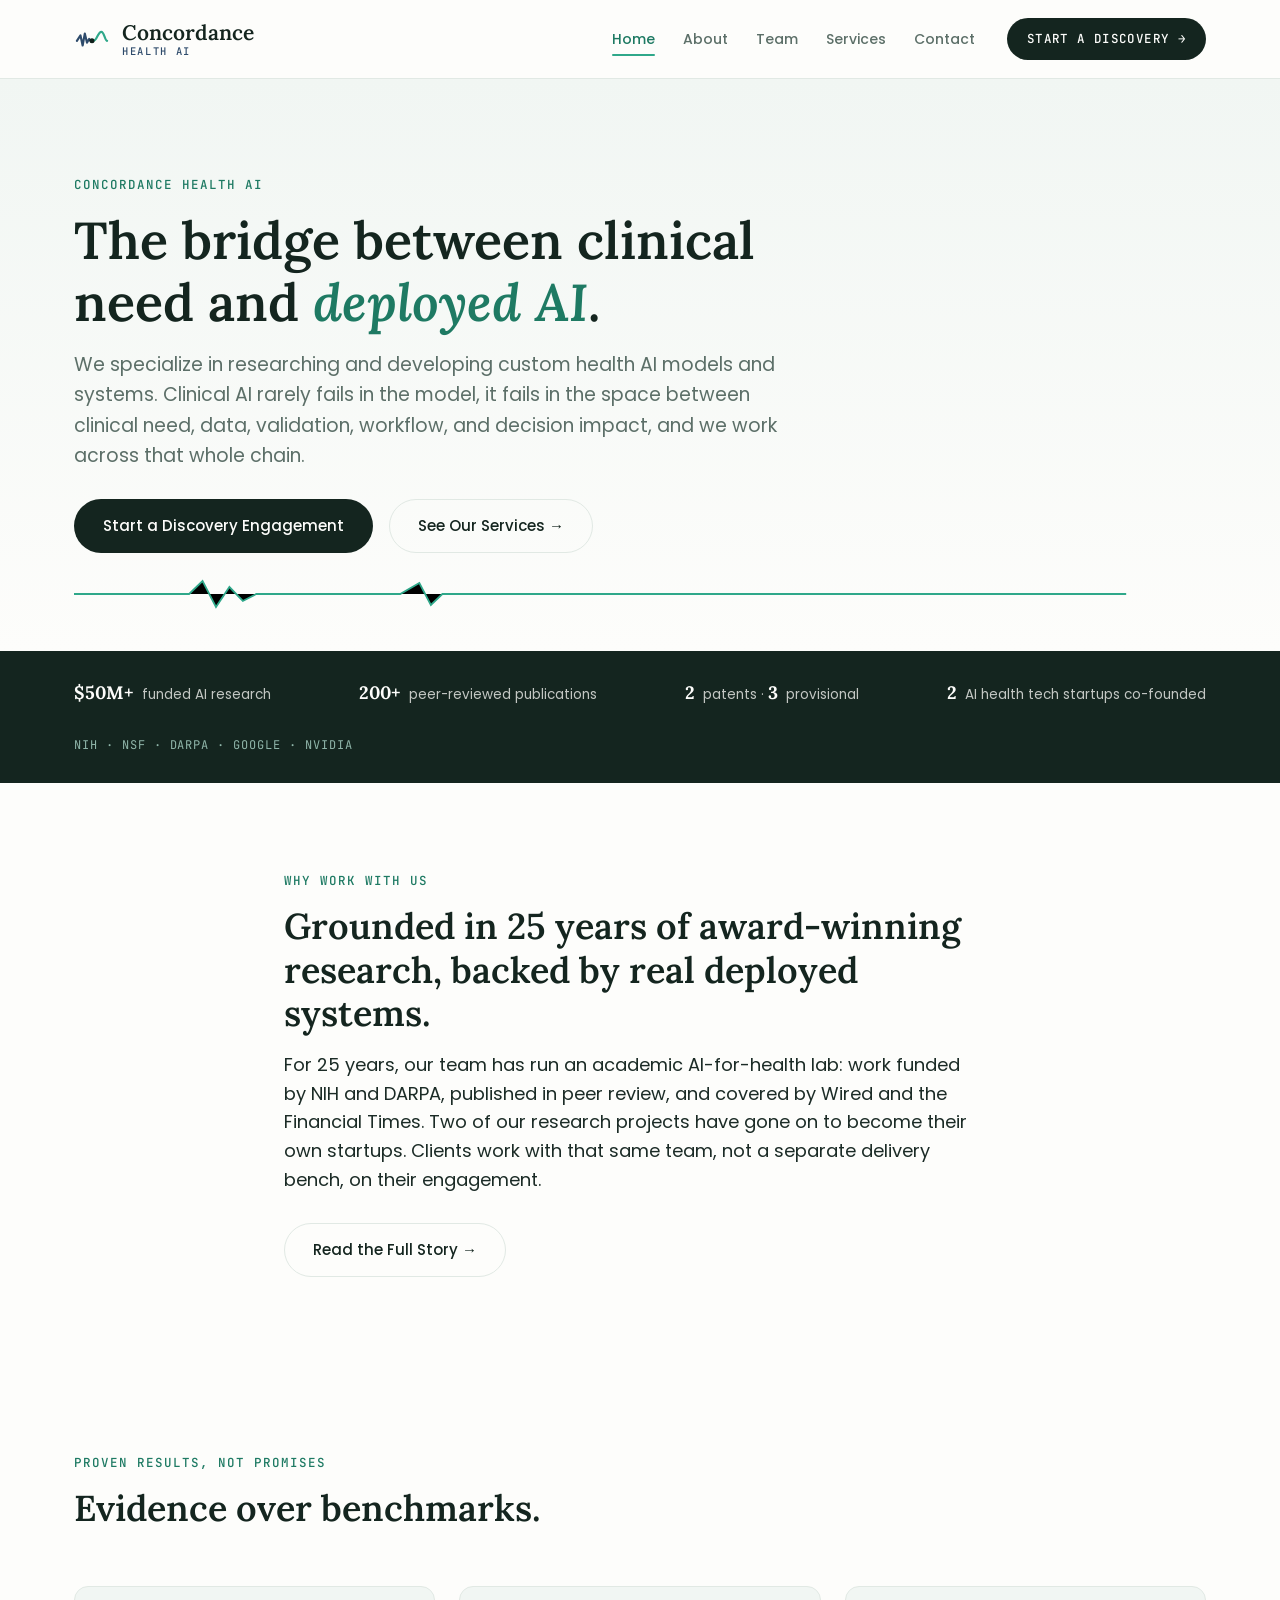
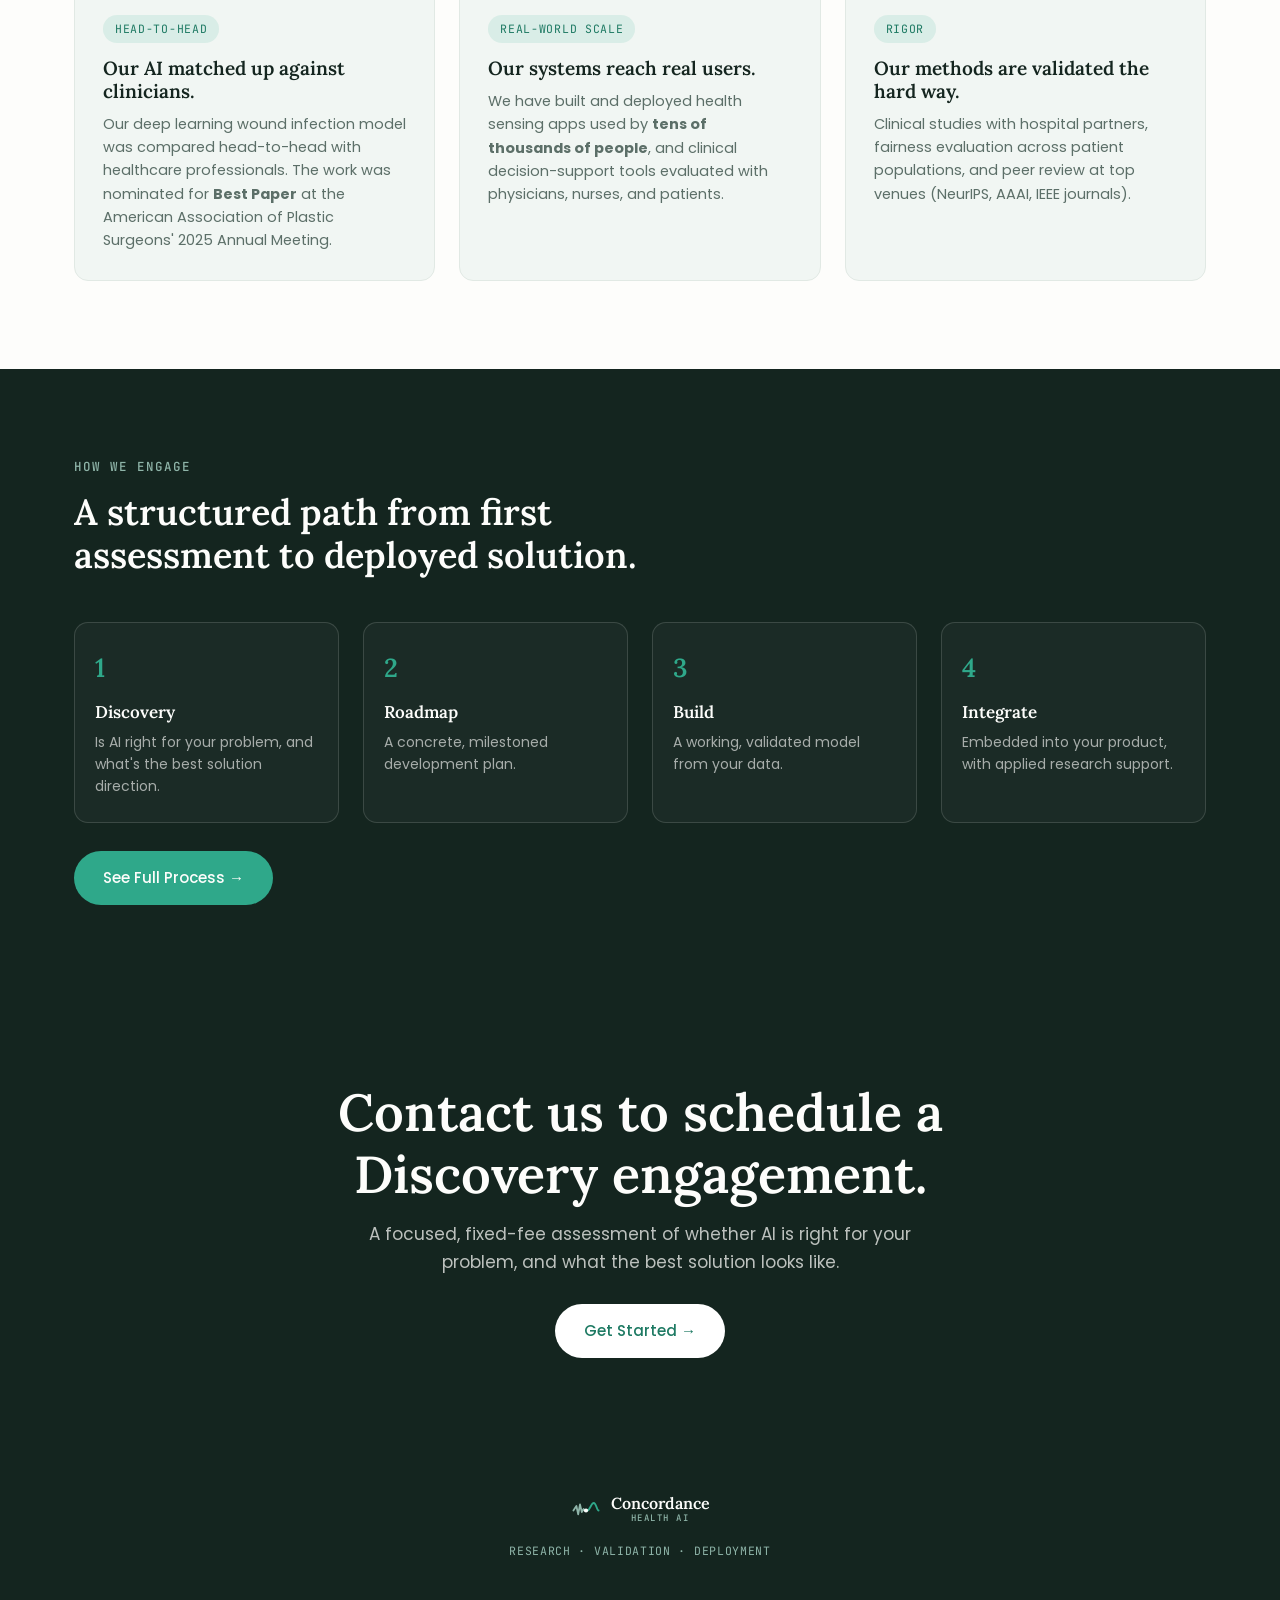
==== commit a78d17b1: "Updated the pricing and other details" ====
--- a/index.html
+++ b/index.html
@@ -45,7 +45,6 @@
       <a href="about.html">About</a>
       <a href="team.html">Team</a>
       <a href="services.html">Services</a>
-      <a href="pricing.html">Pricing</a>
       <a href="contact.html">Contact</a>
     </div>
       <a href="contact.html" class="nav-cta">START A DISCOVERY →</a>
@@ -60,10 +59,10 @@
     <div class="wrap">
       <div class="eyebrow">Concordance Health AI</div>
       <h1>The bridge between clinical need and <em>deployed AI</em>.</h1>
-      <p class="lede">Clinical AI rarely fails in the model. It fails in the space between clinical need, data, validation, workflow, and decision impact. We work across that whole chain, not just one piece of it.</p>
+      <p class="lede">We specialize in researching and developing custom health AI models and systems. Clinical AI rarely fails in the model, it fails in the space between clinical need, data, validation, workflow, and decision impact, and we work across that whole chain.</p>
       <div class="cta-row">
         <a href="contact.html" class="btn btn-primary">Start a Discovery Engagement</a>
-        <a href="pricing.html" class="btn btn-ghost">See Services &amp; Pricing</a>
+        <a href="services.html" class="btn btn-ghost">See Our Services →</a>
       </div>
     </div>
     <div class="wrap hero-wave">
@@ -112,7 +111,7 @@
       <div class="result-card">
         <div class="tag">Head-to-Head</div>
         <h3>Our AI matched up against clinicians.</h3>
-        <p>Our deep learning wound infection model was compared head-to-head with healthcare professionals. The work won the <b>Best Paper award</b> at the American Association of Plastic Surgeons' 2025 Annual Meeting.</p>
+        <p>Our deep learning wound infection model was compared head-to-head with healthcare professionals. The work was nominated for <b>Best Paper</b> at the American Association of Plastic Surgeons' 2025 Annual Meeting.</p>
       </div>
       <div class="result-card">
         <div class="tag">Real-World Scale</div>
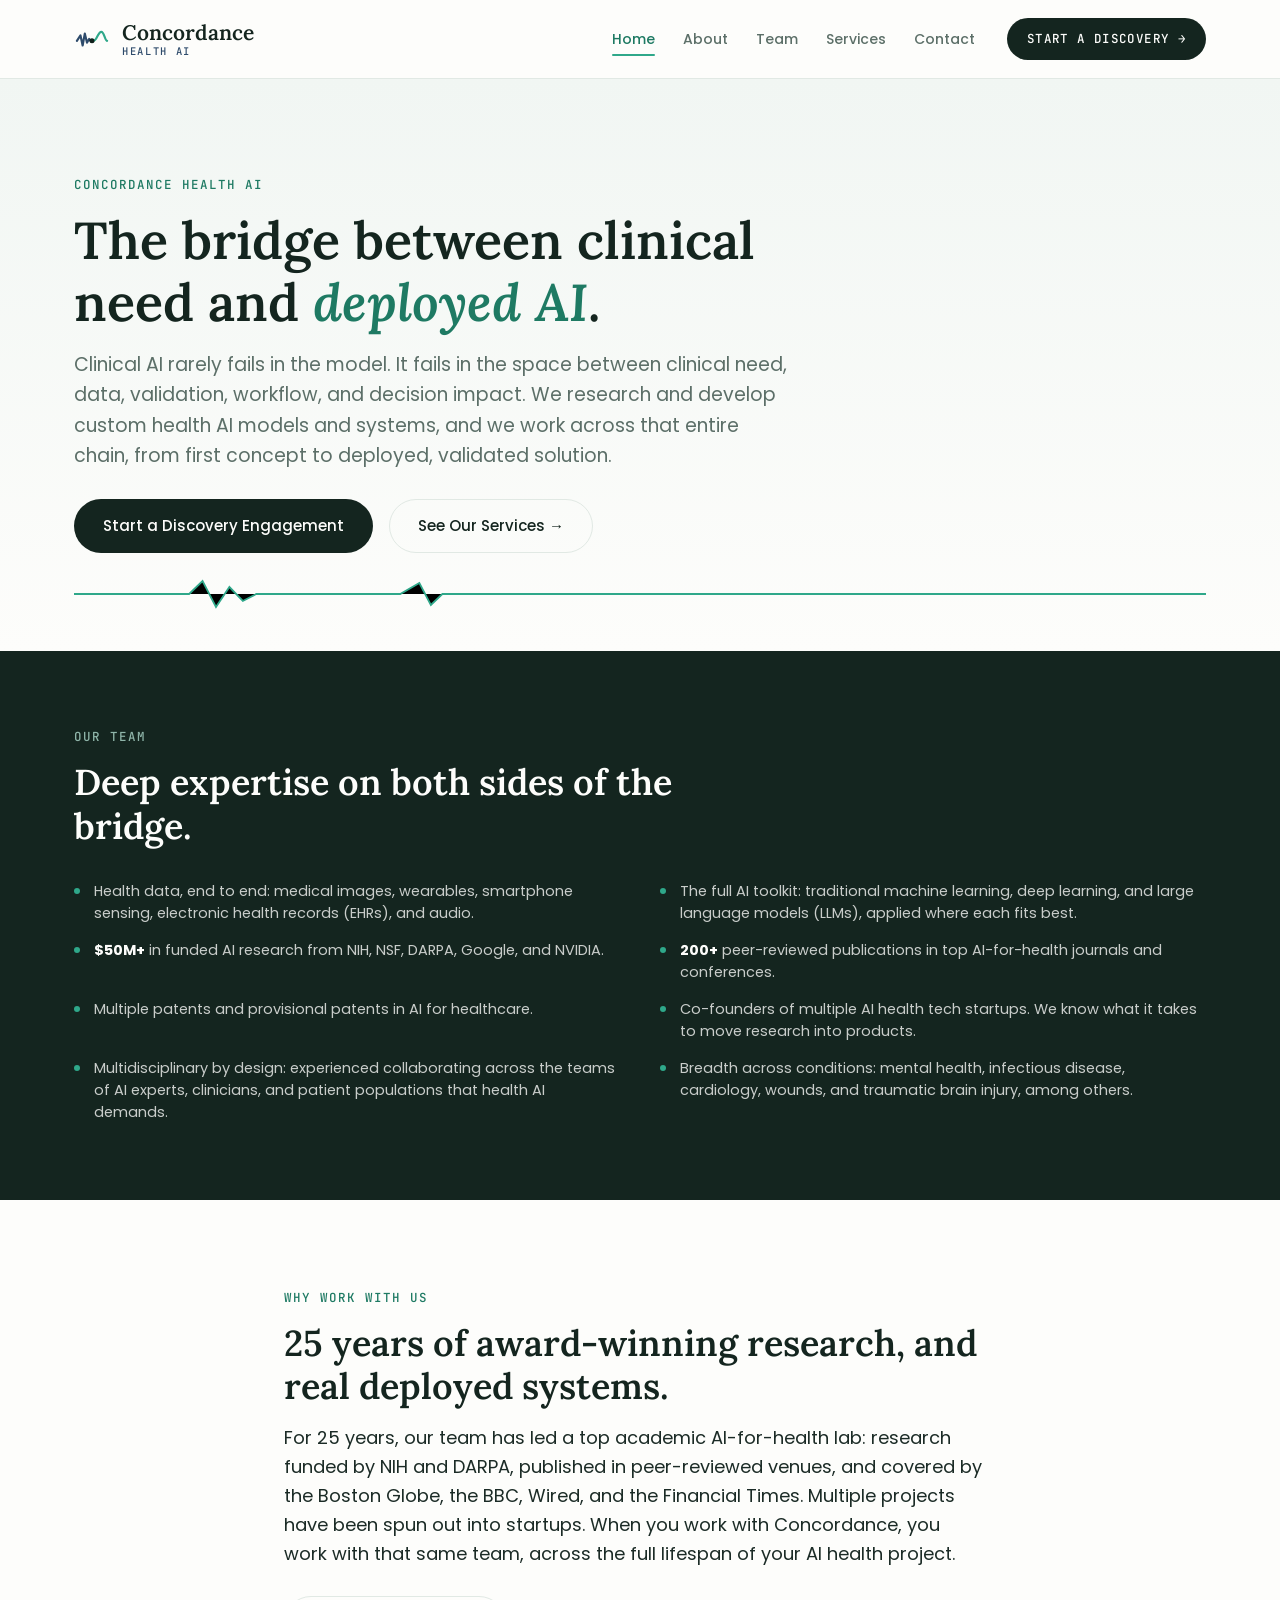
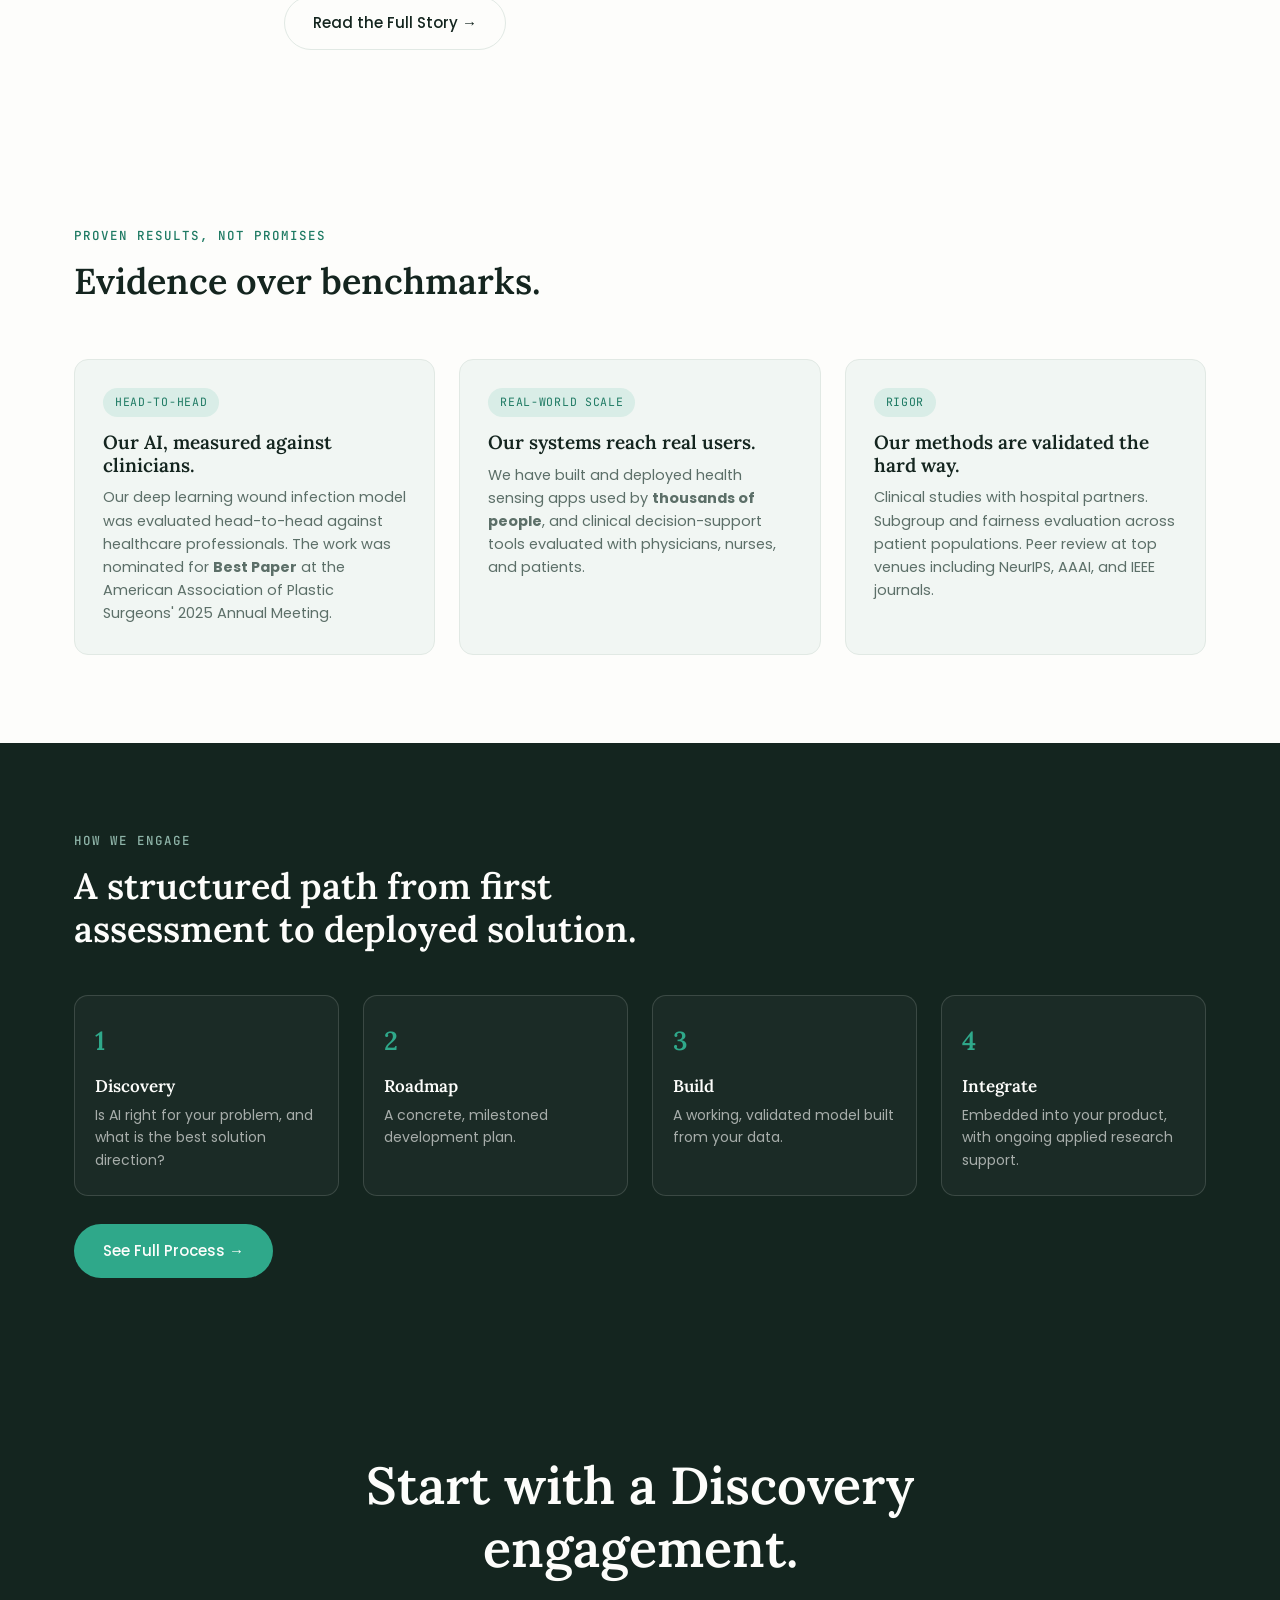
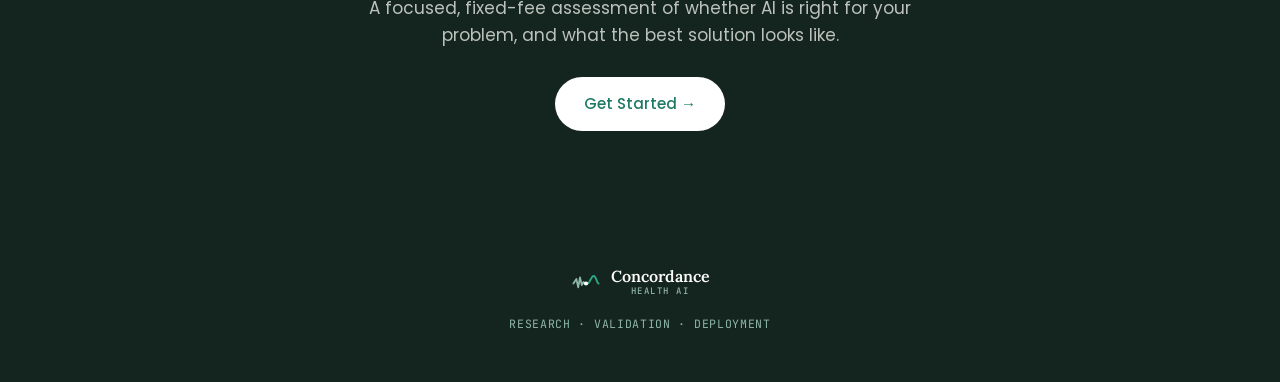
==== commit 54115f6b: "Content Updated By  EOA" ====
--- a/index.html
+++ b/index.html
@@ -59,7 +59,7 @@
     <div class="wrap">
       <div class="eyebrow">Concordance Health AI</div>
       <h1>The bridge between clinical need and <em>deployed AI</em>.</h1>
-      <p class="lede">We specialize in researching and developing custom health AI models and systems. Clinical AI rarely fails in the model, it fails in the space between clinical need, data, validation, workflow, and decision impact, and we work across that whole chain.</p>
+      <p class="lede">Clinical AI rarely fails in the model. It fails in the space between clinical need, data, validation, workflow, and decision impact. We research and develop custom health AI models and systems, and we work across that entire chain, from first concept to deployed, validated solution.</p>
       <div class="cta-row">
         <a href="contact.html" class="btn btn-primary">Start a Discovery Engagement</a>
         <a href="services.html" class="btn btn-ghost">See Our Services →</a>
@@ -76,24 +76,31 @@
     </div>
   </section>
 
-  <!-- ================= CREDIBILITY STRIP ================= -->
-  <div class="strip">
+  <!-- ================= CAPABILITIES ================= -->
+  <section class="capabilities">
     <div class="wrap">
-      <div class="stat"><b>$50M+</b> funded AI research</div>
-      <div class="stat"><b>200+</b> peer-reviewed publications</div>
-      <div class="stat"><b>2</b> patents &middot; <b>3</b> provisional</div>
-      <div class="stat"><b>2</b> AI health tech startups co-founded</div>
-      <div class="funders">NIH &middot; NSF &middot; DARPA &middot; GOOGLE &middot; NVIDIA</div>
+      <div class="eyebrow" style="color:#8FB5A9;">Our Team</div>
+      <h2>Deep expertise on both sides of the bridge.</h2>
+      <ul class="capability-grid">
+        <li>Health data, end to end: medical images, wearables, smartphone sensing, electronic health records (EHRs), and audio.</li>
+        <li>The full AI toolkit: traditional machine learning, deep learning, and large language models (LLMs), applied where each fits best.</li>
+        <li><b>$50M+</b> in funded AI research from NIH, NSF, DARPA, Google, and NVIDIA.</li>
+        <li><b>200+</b> peer-reviewed publications in top AI-for-health journals and conferences.</li>
+        <li>Multiple patents and provisional patents in AI for healthcare.</li>
+        <li>Co-founders of multiple AI health tech startups. We know what it takes to move research into products.</li>
+        <li>Multidisciplinary by design: experienced collaborating across the teams of AI experts, clinicians, and patient populations that health AI demands.</li>
+        <li>Breadth across conditions: mental health, infectious disease, cardiology, wounds, and traumatic brain injury, among others.</li>
+      </ul>
     </div>
-  </div>
+  </section>
 
   <!-- ================= CONDENSED WHY US ================= -->
   <section class="why">
     <div class="wrap" style="grid-template-columns:1fr; max-width:760px;">
       <div>
         <div class="eyebrow">Why Work With Us</div>
-        <h2>Grounded in 25 years of award-winning research, backed by real deployed systems.</h2>
-        <p class="big">For 25 years, our team has run an academic AI-for-health lab: work funded by NIH and DARPA, published in peer review, and covered by Wired and the Financial Times. Two of our research projects have gone on to become their own startups. Clients work with that same team, not a separate delivery bench, on their engagement.</p>
+        <h2>25 years of award-winning research, and real deployed systems.</h2>
+        <p class="big">For 25 years, our team has led a top academic AI-for-health lab: research funded by NIH and DARPA, published in peer-reviewed venues, and covered by the Boston Globe, the BBC, Wired, and the Financial Times. Multiple projects have been spun out into startups. When you work with Concordance, you work with that same team, across the full lifespan of your AI health project.</p>
         <div class="cta-row">
           <a href="about.html" class="btn btn-ghost">Read the Full Story →</a>
         </div>
@@ -110,18 +117,18 @@
     <div class="result-grid">
       <div class="result-card">
         <div class="tag">Head-to-Head</div>
-        <h3>Our AI matched up against clinicians.</h3>
-        <p>Our deep learning wound infection model was compared head-to-head with healthcare professionals. The work was nominated for <b>Best Paper</b> at the American Association of Plastic Surgeons' 2025 Annual Meeting.</p>
+        <h3>Our AI, measured against clinicians.</h3>
+        <p>Our deep learning wound infection model was evaluated head-to-head against healthcare professionals. The work was nominated for <b>Best Paper</b> at the American Association of Plastic Surgeons' 2025 Annual Meeting.</p>
       </div>
       <div class="result-card">
         <div class="tag">Real-World Scale</div>
         <h3>Our systems reach real users.</h3>
-        <p>We have built and deployed health sensing apps used by <b>tens of thousands of people</b>, and clinical decision-support tools evaluated with physicians, nurses, and patients.</p>
+        <p>We have built and deployed health sensing apps used by <b>thousands of people</b>, and clinical decision-support tools evaluated with physicians, nurses, and patients.</p>
       </div>
       <div class="result-card">
         <div class="tag">Rigor</div>
         <h3>Our methods are validated the hard way.</h3>
-        <p>Clinical studies with hospital partners, fairness evaluation across patient populations, and peer review at top venues (NeurIPS, AAAI, IEEE journals).</p>
+        <p>Clinical studies with hospital partners. Subgroup and fairness evaluation across patient populations. Peer review at top venues including NeurIPS, AAAI, and IEEE journals.</p>
       </div>
     </div>
   </section>
@@ -132,10 +139,10 @@
       <div class="eyebrow" style="color:#8FB5A9;">How We Engage</div>
       <h2>A structured path from first assessment to deployed solution.</h2>
       <div class="steps">
-        <div class="step"><div class="num">1</div><h4>Discovery</h4><p>Is AI right for your problem, and what's the best solution direction.</p></div>
+        <div class="step"><div class="num">1</div><h4>Discovery</h4><p>Is AI right for your problem, and what is the best solution direction?</p></div>
         <div class="step"><div class="num">2</div><h4>Roadmap</h4><p>A concrete, milestoned development plan.</p></div>
-        <div class="step"><div class="num">3</div><h4>Build</h4><p>A working, validated model from your data.</p></div>
-        <div class="step"><div class="num">4</div><h4>Integrate</h4><p>Embedded into your product, with applied research support.</p></div>
+        <div class="step"><div class="num">3</div><h4>Build</h4><p>A working, validated model built from your data.</p></div>
+        <div class="step"><div class="num">4</div><h4>Integrate</h4><p>Embedded into your product, with ongoing applied research support.</p></div>
       </div>
       <div class="cta-row">
         <a href="services.html" class="btn btn-primary" style="background:var(--signal);">See Full Process →</a>
@@ -146,7 +153,7 @@
   <!-- ================= CTA BANNER ================= -->
   <section class="contact-hero">
     <div class="wrap">
-      <h1>Contact us to schedule a Discovery engagement.</h1>
+      <h1>Start with a Discovery engagement.</h1>
       <p>A focused, fixed-fee assessment of whether AI is right for your problem, and what the best solution looks like.</p>
       <div class="cta-row" style="justify-content:center;">
         <a href="contact.html" class="btn btn-primary" style="background:#fff; color:var(--signal-dark);">Get Started →</a>
--- a/style.css
+++ b/style.css
@@ -280,39 +280,44 @@
 
 /* ============================= CREDIBILITY STRIP ============================= */
 
-.strip {
+.capabilities {
   background: var(--ink);
+  color: rgba(253, 253, 251, 0.82);
+  padding: 76px 0;
+}
+
+.capabilities h2 {
   color: var(--paper);
-  padding: 28px 0;
-}
-
-.strip .wrap {
-  display: flex;
-  flex-wrap: wrap;
-  align-items: center;
-  gap: 28px 40px;
-  justify-content: space-between;
-}
-
-.stat {
-  font-size: 13.5px;
-  color: rgba(253, 253, 251, 0.75);
-  white-space: nowrap;
-}
-
-.stat b {
-  font-family: var(--font-serif);
-  font-size: 18px;
+  max-width: 640px;
+}
+
+.capability-grid {
+  display: grid;
+  grid-template-columns: 1fr 1fr;
+  gap: 14px 40px;
+  margin-top: 32px;
+  list-style: none;
+}
+
+.capability-grid li {
+  position: relative;
+  padding-left: 20px;
+  font-size: 14.5px;
+  line-height: 1.55;
+  color: rgba(253, 253, 251, 0.78);
+}
+
+.capability-grid li b {
   color: var(--paper);
-  margin-right: 4px;
-}
-
-.funders {
-  font-family: var(--font-mono);
-  font-size: 12px;
-  letter-spacing: 0.08em;
-  color: var(--sage);
-  white-space: nowrap;
+}
+
+.capability-grid li::before {
+  content: "";
+  position: absolute;
+  left: 0; top: 8px;
+  width: 6px; height: 6px;
+  border-radius: 50%;
+  background: var(--signal);
 }
 
 /* ============================= WHY / LEADERSHIP ============================= */
@@ -326,6 +331,24 @@
   grid-template-columns: 1fr 1fr;
   gap: 48px;
   align-items: start;
+}
+
+.why-dark {
+  background: var(--ink);
+}
+
+.why-dark .eyebrow { color: #8FB5A9; }
+.why-dark h2 { color: var(--paper); }
+.why-dark .big { color: rgba(253, 253, 251, 0.78); }
+
+.why-dark .btn-ghost {
+  color: var(--paper);
+  border-color: rgba(253, 253, 251, 0.3);
+}
+
+.why-dark .btn-ghost:hover {
+  border-color: var(--signal);
+  color: var(--paper);
 }
 
 /* ============================= BREADTH TABLE ============================= */
@@ -564,6 +587,45 @@
 .contact-form textarea { min-height: 140px; resize: vertical; }
 
 .contact-form button { margin-top: 24px; align-self: flex-start; }
+
+.field-hint {
+  font-weight: 400;
+  color: var(--muted);
+  font-size: 12px;
+  text-transform: none;
+}
+
+.radio-group {
+  display: flex;
+  flex-direction: column;
+  gap: 8px;
+}
+
+.contact-form .radio-group label.radio-option {
+  display: flex;
+  align-items: flex-start;
+  gap: 10px;
+  margin-top: 0;
+  padding: 11px 14px;
+  border: 1px solid var(--line);
+  border-radius: 8px;
+  background: var(--paper-dim);
+  font-size: 14px;
+  font-weight: 400;
+  color: var(--text);
+  cursor: pointer;
+  transition: border-color 0.15s ease;
+}
+
+.contact-form .radio-group label.radio-option:has(input:checked) {
+  border-color: var(--signal);
+}
+
+.radio-option input[type="radio"] {
+  margin-top: 3px;
+  accent-color: var(--signal-dark);
+  flex-shrink: 0;
+}
 
 .contact-side {
   background: var(--paper-dim);
@@ -947,10 +1009,12 @@
 
 @media (max-width: 640px) {
   .steps { grid-template-columns: 1fr; }
-  .strip .wrap { flex-direction: column; align-items: flex-start; }
   .press .wrap { flex-direction: column; align-items: flex-start; }
   .pdf-cta { flex-direction: column; align-items: flex-start; }
-  table.domains td.domain { width: auto; }
+  .capability-grid { grid-template-columns: 1fr; }
+  table.domains { table-layout: fixed; }
+  table.domains td.domain { width: 34%; white-space: normal; overflow-wrap: break-word; }
+  table.domains td { overflow-wrap: break-word; }
 }
 
 /* ============================= PRINT (Services & Pricing PDF) ============================= */
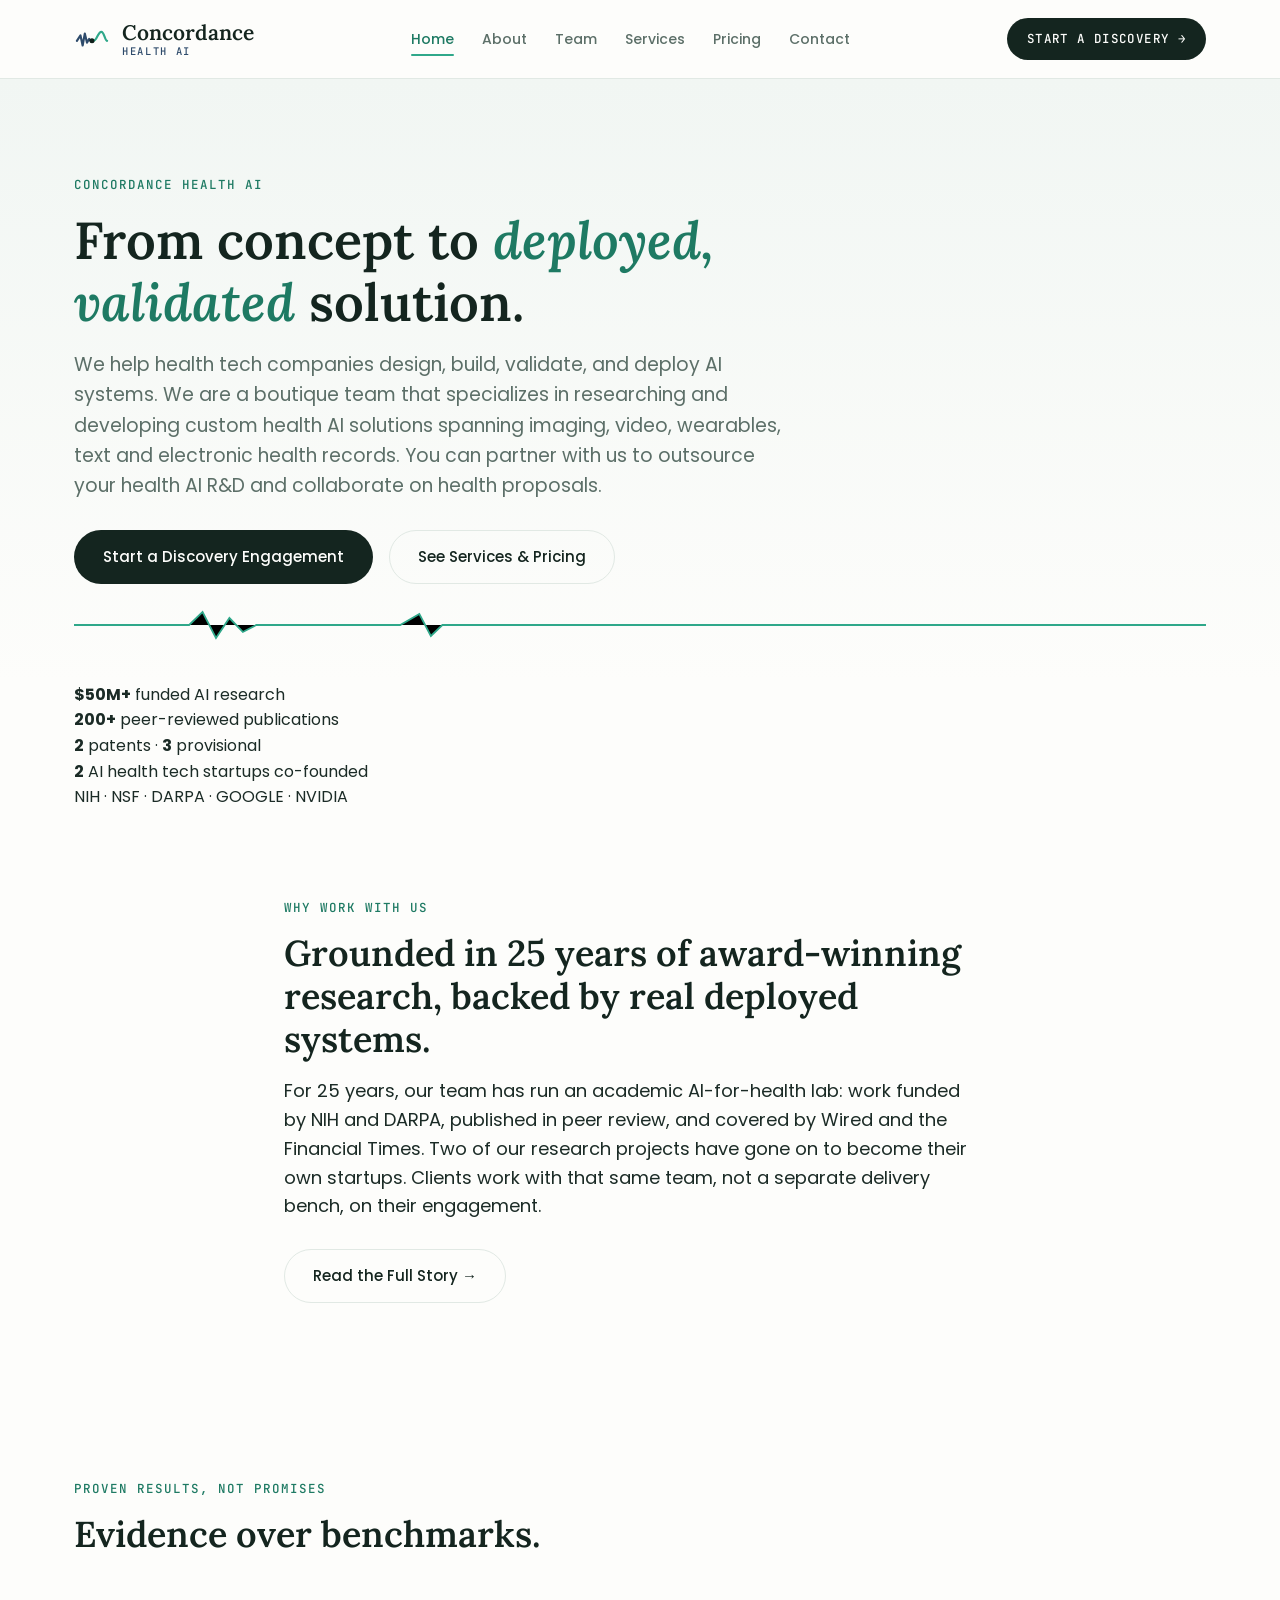
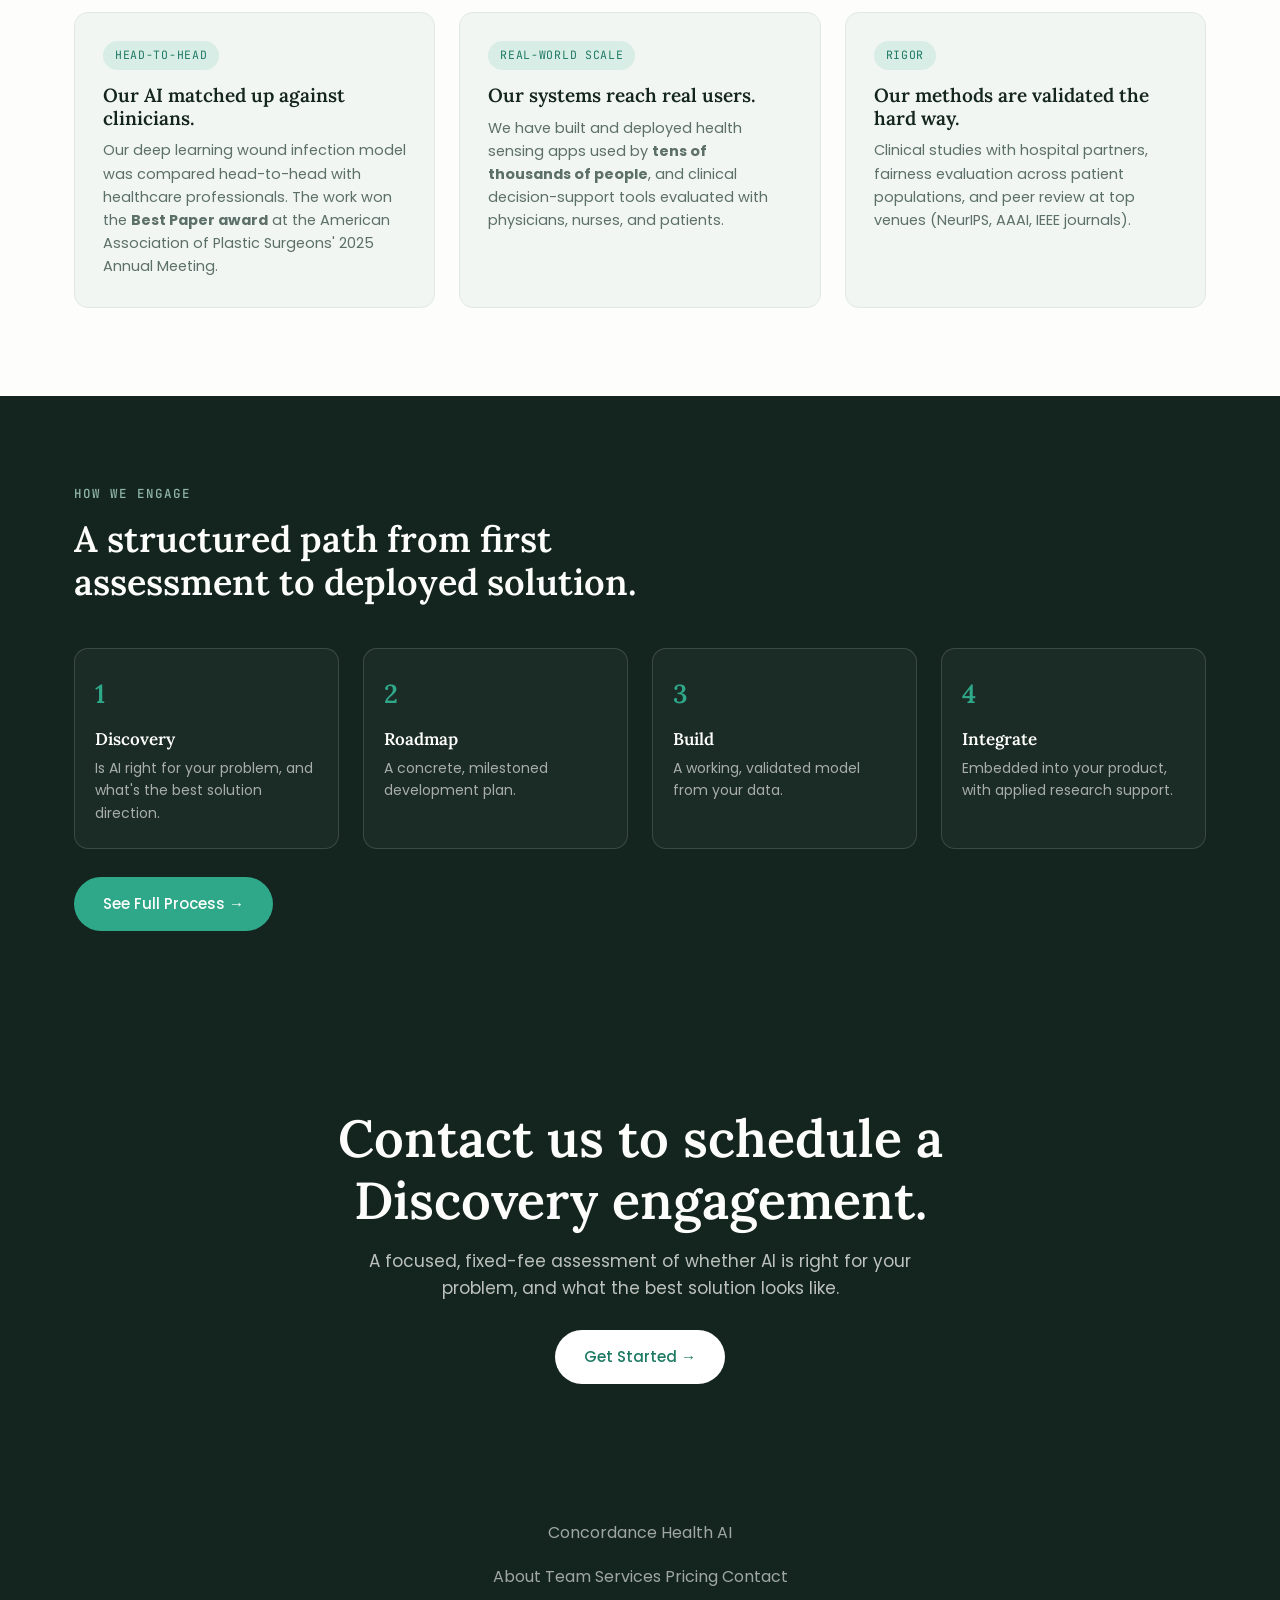
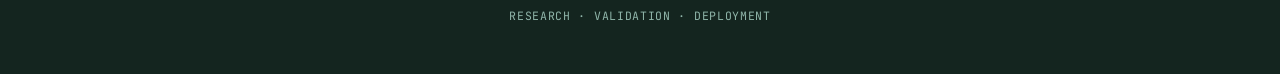
==== commit 24adc512: "Changes to main page" ====
--- a/index.html
+++ b/index.html
@@ -5,17 +5,6 @@
 <meta name="viewport" content="width=device-width, initial-scale=1.0">
 <link rel="icon" type="image/svg+xml" href="Logo/mark-convergence.svg">
 <title>Concordance Health AI | Concept to Deployed, Validated Solution</title>
-<meta name="description" content="AI health tech consulting, from concept to a deployed, validated solution. Backed by active academic research in medical imaging, wearables, cardiology AI, and clinical decision support.">
-<meta property="og:type" content="website">
-<meta property="og:site_name" content="Concordance Health AI">
-<meta property="og:title" content="Concordance Health AI | Concept to Deployed, Validated Solution">
-<meta property="og:description" content="AI health tech consulting, from concept to a deployed, validated solution. Backed by active academic research in medical imaging, wearables, cardiology AI, and clinical decision support.">
-<meta property="og:url" content="https://dkrathi457.github.io/concordance-health-site/">
-<meta property="og:image" content="https://dkrathi457.github.io/concordance-health-site/assets/og-image.png">
-<meta name="twitter:card" content="summary_large_image">
-<meta name="twitter:title" content="Concordance Health AI | Concept to Deployed, Validated Solution">
-<meta name="twitter:description" content="AI health tech consulting, from concept to a deployed, validated solution. Backed by active academic research in medical imaging, wearables, cardiology AI, and clinical decision support.">
-<meta name="twitter:image" content="https://dkrathi457.github.io/concordance-health-site/assets/og-image.png">
 <link rel="preconnect" href="https://fonts.googleapis.com">
 <link rel="preconnect" href="https://fonts.gstatic.com" crossorigin>
 <link href="https://fonts.googleapis.com/css2?family=Lora:ital,wght@0,500;0,600;1,500&family=Poppins:wght@300;400;500;600;700&family=JetBrains+Mono:wght@400;500;600&display=swap" rel="stylesheet">
@@ -36,19 +25,15 @@
         <span class="logo-sub">HEALTH AI</span>
       </span>
     </a>
-    <button class="nav-toggle" id="navToggle" aria-label="Toggle navigation" aria-expanded="false" aria-controls="navPanel">
-      <span class="bar"></span><span class="bar"></span><span class="bar"></span>
-    </button>
-    <div class="nav-panel" id="navPanel">
-      <div class="navlinks">
+    <div class="navlinks">
       <a href="index.html" class="active">Home</a>
       <a href="about.html">About</a>
       <a href="team.html">Team</a>
       <a href="services.html">Services</a>
+      <a href="pricing.html">Pricing</a>
       <a href="contact.html">Contact</a>
     </div>
-      <a href="contact.html" class="nav-cta">START A DISCOVERY →</a>
-    </div>
+    <a href="contact.html" class="nav-cta">START A DISCOVERY →</a>
   </nav>
 </header>
 
@@ -58,11 +43,11 @@
   <section class="hero">
     <div class="wrap">
       <div class="eyebrow">Concordance Health AI</div>
-      <h1>The bridge between clinical need and <em>deployed AI</em>.</h1>
-      <p class="lede">Clinical AI rarely fails in the model. It fails in the space between clinical need, data, validation, workflow, and decision impact. We research and develop custom health AI models and systems, and we work across that entire chain, from first concept to deployed, validated solution.</p>
+      <h1>From concept to <em>deployed, validated</em> solution.</h1>
+      <p class="lede">We help health tech companies design, build, validate, and deploy AI systems. We are a boutique team that specializes in researching and developing custom health AI solutions spanning imaging, video, wearables, text and electronic health records. You can partner with us to outsource your health AI R&amp;D and collaborate on health proposals.</p>
       <div class="cta-row">
         <a href="contact.html" class="btn btn-primary">Start a Discovery Engagement</a>
-        <a href="services.html" class="btn btn-ghost">See Our Services →</a>
+        <a href="pricing.html" class="btn btn-ghost">See Services &amp; Pricing</a>
       </div>
     </div>
     <div class="wrap hero-wave">
@@ -76,31 +61,24 @@
     </div>
   </section>
 
-  <!-- ================= CAPABILITIES ================= -->
-  <section class="capabilities">
+  <!-- ================= CREDIBILITY STRIP ================= -->
+  <div class="strip">
     <div class="wrap">
-      <div class="eyebrow" style="color:#8FB5A9;">Our Team</div>
-      <h2>Deep expertise on both sides of the bridge.</h2>
-      <ul class="capability-grid">
-        <li>Health data, end to end: medical images, wearables, smartphone sensing, electronic health records (EHRs), and audio.</li>
-        <li>The full AI toolkit: traditional machine learning, deep learning, and large language models (LLMs), applied where each fits best.</li>
-        <li><b>$50M+</b> in funded AI research from NIH, NSF, DARPA, Google, and NVIDIA.</li>
-        <li><b>200+</b> peer-reviewed publications in top AI-for-health journals and conferences.</li>
-        <li>Multiple patents and provisional patents in AI for healthcare.</li>
-        <li>Co-founders of multiple AI health tech startups. We know what it takes to move research into products.</li>
-        <li>Multidisciplinary by design: experienced collaborating across the teams of AI experts, clinicians, and patient populations that health AI demands.</li>
-        <li>Breadth across conditions: mental health, infectious disease, cardiology, wounds, and traumatic brain injury, among others.</li>
-      </ul>
+      <div class="stat"><b>$50M+</b> funded AI research</div>
+      <div class="stat"><b>200+</b> peer-reviewed publications</div>
+      <div class="stat"><b>2</b> patents &middot; <b>3</b> provisional</div>
+      <div class="stat"><b>2</b> AI health tech startups co-founded</div>
+      <div class="funders">NIH &middot; NSF &middot; DARPA &middot; GOOGLE &middot; NVIDIA</div>
     </div>
-  </section>
+  </div>
 
   <!-- ================= CONDENSED WHY US ================= -->
   <section class="why">
     <div class="wrap" style="grid-template-columns:1fr; max-width:760px;">
       <div>
         <div class="eyebrow">Why Work With Us</div>
-        <h2>25 years of award-winning research, and real deployed systems.</h2>
-        <p class="big">For 25 years, our team has led a top academic AI-for-health lab: research funded by NIH and DARPA, published in peer-reviewed venues, and covered by the Boston Globe, the BBC, Wired, and the Financial Times. Multiple projects have been spun out into startups. When you work with Concordance, you work with that same team, across the full lifespan of your AI health project.</p>
+        <h2>Grounded in 25 years of award-winning research, backed by real deployed systems.</h2>
+        <p class="big">For 25 years, our team has run an academic AI-for-health lab: work funded by NIH and DARPA, published in peer review, and covered by Wired and the Financial Times. Two of our research projects have gone on to become their own startups. Clients work with that same team, not a separate delivery bench, on their engagement.</p>
         <div class="cta-row">
           <a href="about.html" class="btn btn-ghost">Read the Full Story →</a>
         </div>
@@ -117,18 +95,18 @@
     <div class="result-grid">
       <div class="result-card">
         <div class="tag">Head-to-Head</div>
-        <h3>Our AI, measured against clinicians.</h3>
-        <p>Our deep learning wound infection model was evaluated head-to-head against healthcare professionals. The work was nominated for <b>Best Paper</b> at the American Association of Plastic Surgeons' 2025 Annual Meeting.</p>
+        <h3>Our AI matched up against clinicians.</h3>
+        <p>Our deep learning wound infection model was compared head-to-head with healthcare professionals. The work won the <b>Best Paper award</b> at the American Association of Plastic Surgeons' 2025 Annual Meeting.</p>
       </div>
       <div class="result-card">
         <div class="tag">Real-World Scale</div>
         <h3>Our systems reach real users.</h3>
-        <p>We have built and deployed health sensing apps used by <b>thousands of people</b>, and clinical decision-support tools evaluated with physicians, nurses, and patients.</p>
+        <p>We have built and deployed health sensing apps used by <b>tens of thousands of people</b>, and clinical decision-support tools evaluated with physicians, nurses, and patients.</p>
       </div>
       <div class="result-card">
         <div class="tag">Rigor</div>
         <h3>Our methods are validated the hard way.</h3>
-        <p>Clinical studies with hospital partners. Subgroup and fairness evaluation across patient populations. Peer review at top venues including NeurIPS, AAAI, and IEEE journals.</p>
+        <p>Clinical studies with hospital partners, fairness evaluation across patient populations, and peer review at top venues (NeurIPS, AAAI, IEEE journals).</p>
       </div>
     </div>
   </section>
@@ -139,10 +117,10 @@
       <div class="eyebrow" style="color:#8FB5A9;">How We Engage</div>
       <h2>A structured path from first assessment to deployed solution.</h2>
       <div class="steps">
-        <div class="step"><div class="num">1</div><h4>Discovery</h4><p>Is AI right for your problem, and what is the best solution direction?</p></div>
+        <div class="step"><div class="num">1</div><h4>Discovery</h4><p>Is AI right for your problem, and what's the best solution direction.</p></div>
         <div class="step"><div class="num">2</div><h4>Roadmap</h4><p>A concrete, milestoned development plan.</p></div>
-        <div class="step"><div class="num">3</div><h4>Build</h4><p>A working, validated model built from your data.</p></div>
-        <div class="step"><div class="num">4</div><h4>Integrate</h4><p>Embedded into your product, with ongoing applied research support.</p></div>
+        <div class="step"><div class="num">3</div><h4>Build</h4><p>A working, validated model from your data.</p></div>
+        <div class="step"><div class="num">4</div><h4>Integrate</h4><p>Embedded into your product, with applied research support.</p></div>
       </div>
       <div class="cta-row">
         <a href="services.html" class="btn btn-primary" style="background:var(--signal);">See Full Process →</a>
@@ -153,7 +131,7 @@
   <!-- ================= CTA BANNER ================= -->
   <section class="contact-hero">
     <div class="wrap">
-      <h1>Start with a Discovery engagement.</h1>
+      <h1>Contact us to schedule a Discovery engagement.</h1>
       <p>A focused, fixed-fee assessment of whether AI is right for your problem, and what the best solution looks like.</p>
       <div class="cta-row" style="justify-content:center;">
         <a href="contact.html" class="btn btn-primary" style="background:#fff; color:var(--signal-dark);">Get Started →</a>
@@ -165,21 +143,17 @@
 
 <footer>
   <div class="wrap">
-    <a href="index.html" class="fmark">
-      <svg viewBox="0 0 100 100" width="30" height="30" aria-hidden="true">
-        <path d="M8 55 L18 40 L24 68 L30 35 L36 60 L42 50 L46 55" fill="none" stroke="#8FB5A9" stroke-width="6" stroke-linecap="round" stroke-linejoin="round"/>
-        <path d="M54 55 C64 55 66 30 76 30 C84 30 86 55 92 55" fill="none" stroke="#2FA88A" stroke-width="6" stroke-linecap="round" stroke-linejoin="round"/>
-        <circle cx="50" cy="55" r="7" fill="#FDFDFB"/>
-      </svg>
-      <span class="fmark-word">
-        <span class="fmark-name">Concordance</span>
-        <span class="fmark-sub">HEALTH AI</span>
-      </span>
-    </a>
+    <div class="fmark">Concordance Health AI</div>
+    <div class="flinks">
+      <a href="about.html">About</a>
+      <a href="team.html">Team</a>
+      <a href="services.html">Services</a>
+      <a href="pricing.html">Pricing</a>
+      <a href="contact.html">Contact</a>
+    </div>
     <div class="fnote">RESEARCH &middot; VALIDATION &middot; DEPLOYMENT</div>
   </div>
 </footer>
 
-<script src="script.js" defer></script>
 </body>
 </html>
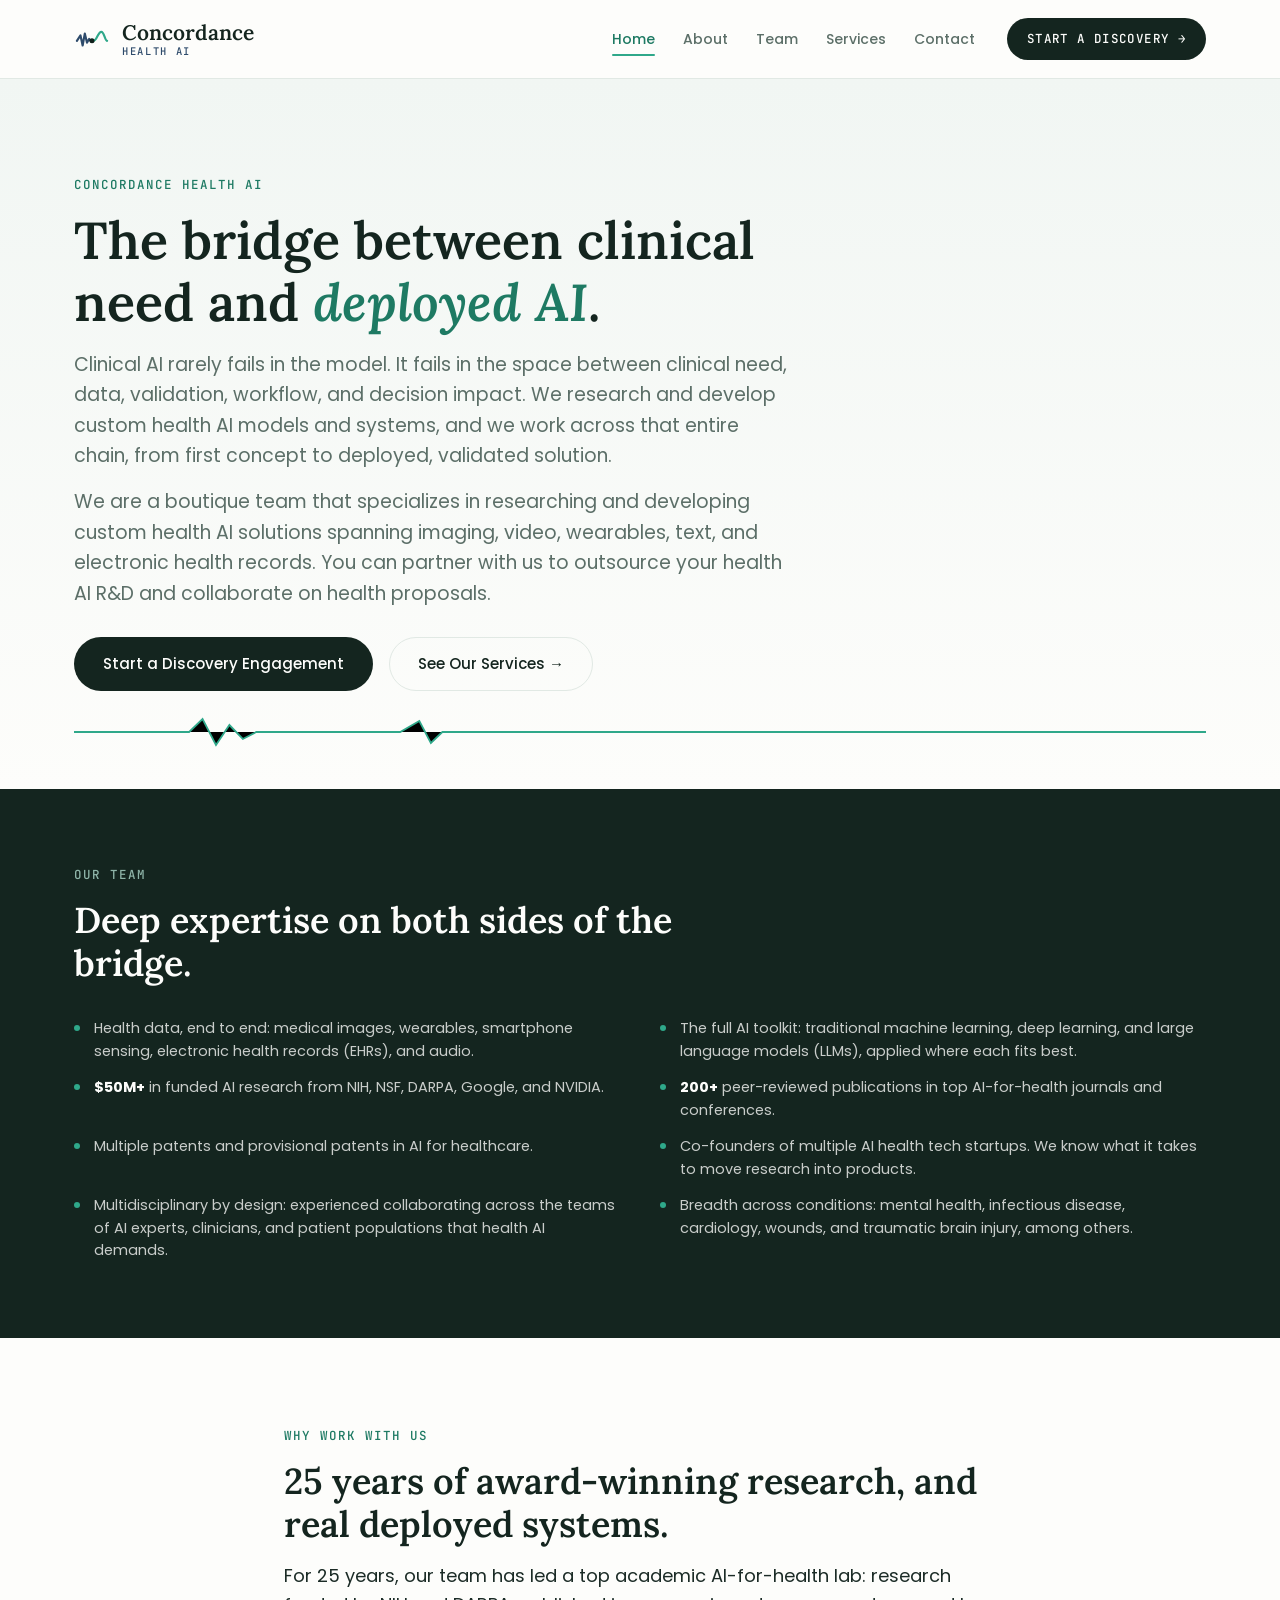
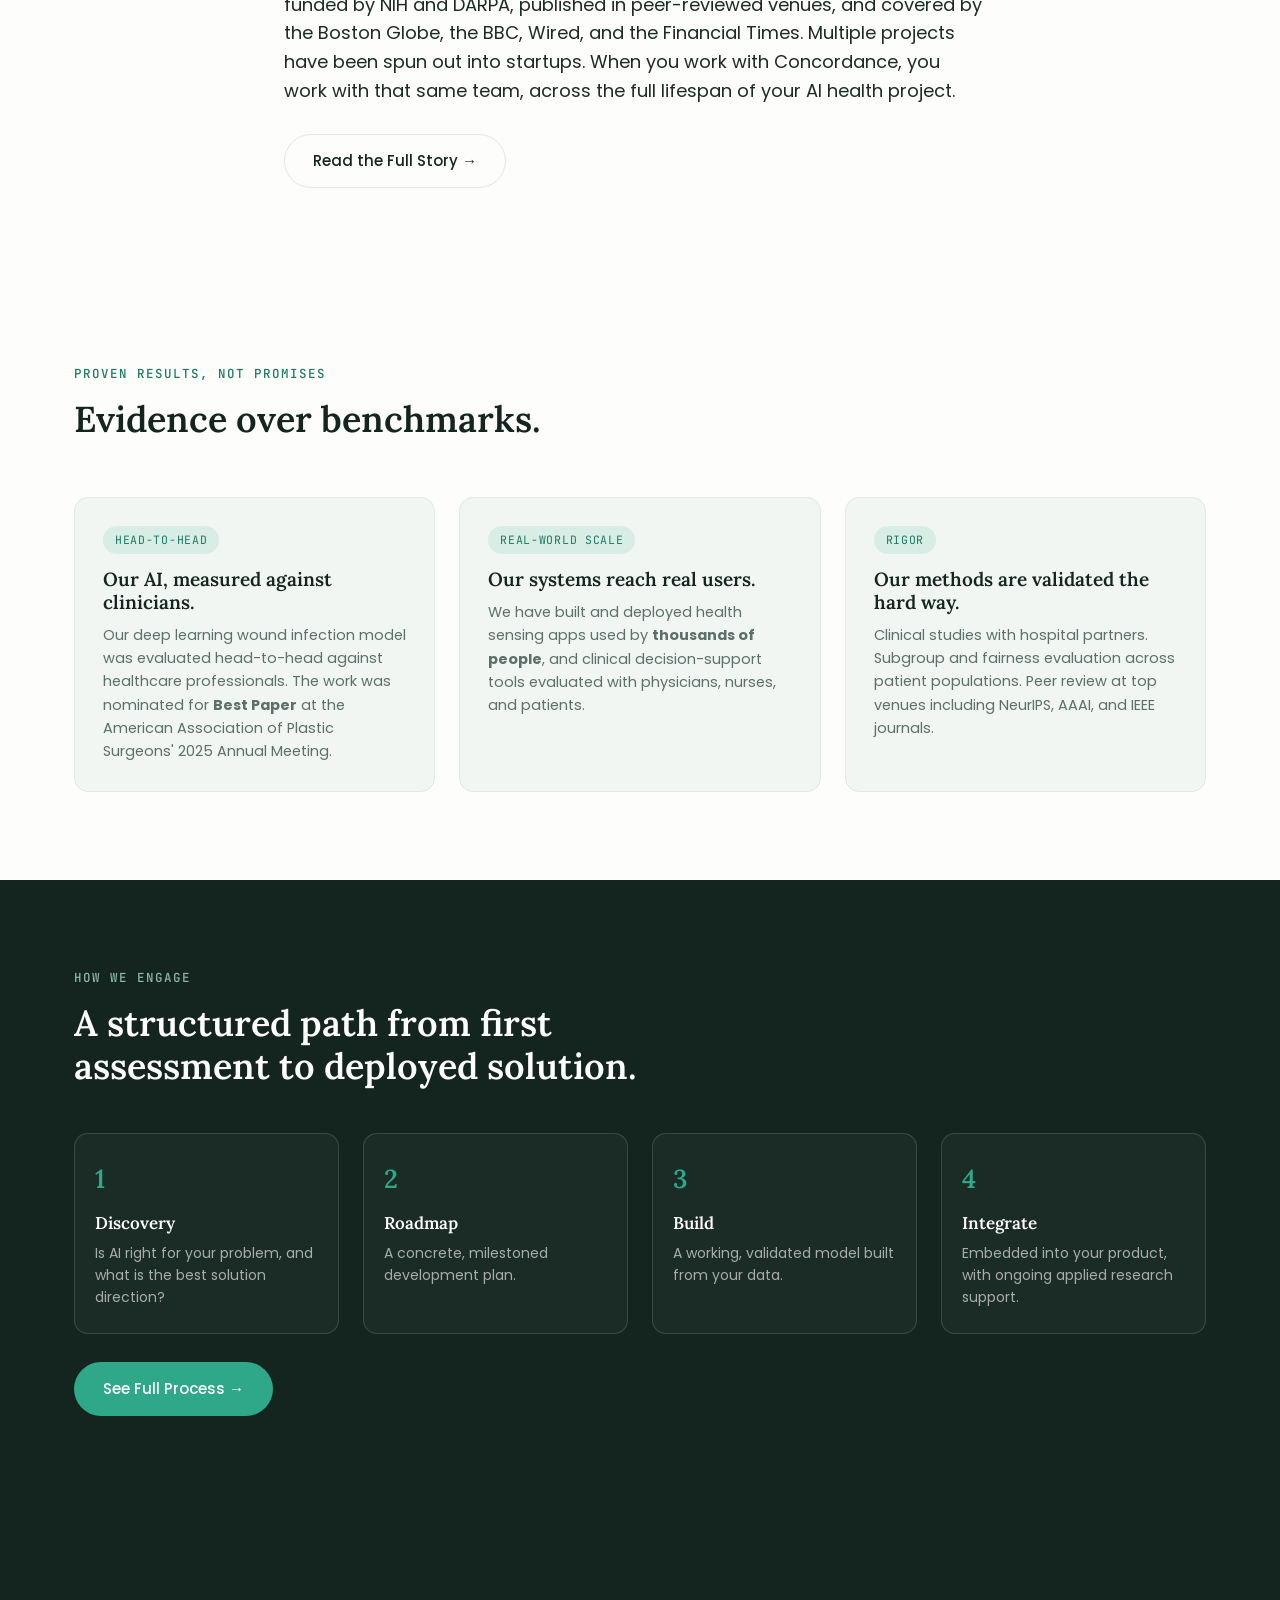
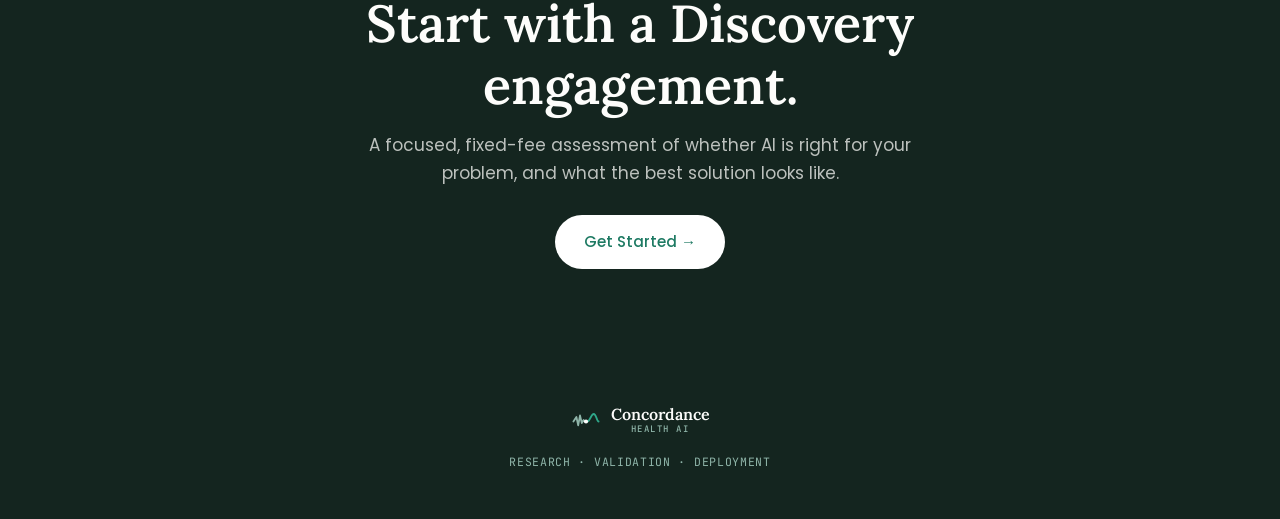
==== commit dc8196d3: "Add boutique-team capabilities summary to homepage hero Co-Authored-By: Claude Sonnet 5 <noreply@ant" ====
--- a/index.html
+++ b/index.html
@@ -5,6 +5,34 @@
 <meta name="viewport" content="width=device-width, initial-scale=1.0">
 <link rel="icon" type="image/svg+xml" href="Logo/mark-convergence.svg">
 <title>Concordance Health AI | Concept to Deployed, Validated Solution</title>
+<meta name="description" content="AI health tech consulting, from concept to a deployed, validated solution. Backed by active academic research in medical imaging, wearables, cardiology AI, and clinical decision support.">
+<meta property="og:type" content="website">
+<meta property="og:site_name" content="Concordance Health AI">
+<meta property="og:title" content="Concordance Health AI | Concept to Deployed, Validated Solution">
+<meta property="og:description" content="AI health tech consulting, from concept to a deployed, validated solution. Backed by active academic research in medical imaging, wearables, cardiology AI, and clinical decision support.">
+<meta property="og:url" content="https://concordancehealthai.com/">
+<meta property="og:image" content="https://concordancehealthai.com/assets/og-image.png">
+<meta name="twitter:card" content="summary_large_image">
+<meta name="twitter:title" content="Concordance Health AI | Concept to Deployed, Validated Solution">
+<meta name="twitter:description" content="AI health tech consulting, from concept to a deployed, validated solution. Backed by active academic research in medical imaging, wearables, cardiology AI, and clinical decision support.">
+<meta name="twitter:image" content="https://concordancehealthai.com/assets/og-image.png">
+<link rel="canonical" href="https://concordancehealthai.com/">
+<script type="application/ld+json">
+{
+  "@context": "https://schema.org",
+  "@type": "ProfessionalService",
+  "name": "Concordance Health AI",
+  "url": "https://concordancehealthai.com/",
+  "logo": "https://concordancehealthai.com/assets/og-image.png",
+  "image": "https://concordancehealthai.com/assets/og-image.png",
+  "description": "AI health tech consulting: research and development of custom health AI models and systems, from concept to a deployed, validated solution.",
+  "areaServed": "Worldwide",
+  "founder": {
+    "@type": "Person",
+    "name": "Emmanuel Agu"
+  }
+}
+</script>
 <link rel="preconnect" href="https://fonts.googleapis.com">
 <link rel="preconnect" href="https://fonts.gstatic.com" crossorigin>
 <link href="https://fonts.googleapis.com/css2?family=Lora:ital,wght@0,500;0,600;1,500&family=Poppins:wght@300;400;500;600;700&family=JetBrains+Mono:wght@400;500;600&display=swap" rel="stylesheet">
@@ -25,15 +53,19 @@
         <span class="logo-sub">HEALTH AI</span>
       </span>
     </a>
-    <div class="navlinks">
+    <button class="nav-toggle" id="navToggle" aria-label="Toggle navigation" aria-expanded="false" aria-controls="navPanel">
+      <span class="bar"></span><span class="bar"></span><span class="bar"></span>
+    </button>
+    <div class="nav-panel" id="navPanel">
+      <div class="navlinks">
       <a href="index.html" class="active">Home</a>
       <a href="about.html">About</a>
       <a href="team.html">Team</a>
       <a href="services.html">Services</a>
-      <a href="pricing.html">Pricing</a>
       <a href="contact.html">Contact</a>
     </div>
-    <a href="contact.html" class="nav-cta">START A DISCOVERY →</a>
+      <a href="contact.html" class="nav-cta">START A DISCOVERY →</a>
+    </div>
   </nav>
 </header>
 
@@ -43,11 +75,12 @@
   <section class="hero">
     <div class="wrap">
       <div class="eyebrow">Concordance Health AI</div>
-      <h1>From concept to <em>deployed, validated</em> solution.</h1>
-      <p class="lede">We help health tech companies design, build, validate, and deploy AI systems. We are a boutique team that specializes in researching and developing custom health AI solutions spanning imaging, video, wearables, text and electronic health records. You can partner with us to outsource your health AI R&amp;D and collaborate on health proposals.</p>
+      <h1>The bridge between clinical need and <em>deployed AI</em>.</h1>
+      <p class="lede">Clinical AI rarely fails in the model. It fails in the space between clinical need, data, validation, workflow, and decision impact. We research and develop custom health AI models and systems, and we work across that entire chain, from first concept to deployed, validated solution.</p>
+      <p class="lede">We are a boutique team that specializes in researching and developing custom health AI solutions spanning imaging, video, wearables, text, and electronic health records. You can partner with us to outsource your health AI R&amp;D and collaborate on health proposals.</p>
       <div class="cta-row">
         <a href="contact.html" class="btn btn-primary">Start a Discovery Engagement</a>
-        <a href="pricing.html" class="btn btn-ghost">See Services &amp; Pricing</a>
+        <a href="services.html" class="btn btn-ghost">See Our Services →</a>
       </div>
     </div>
     <div class="wrap hero-wave">
@@ -61,24 +94,31 @@
     </div>
   </section>
 
-  <!-- ================= CREDIBILITY STRIP ================= -->
-  <div class="strip">
-    <div class="wrap">
-      <div class="stat"><b>$50M+</b> funded AI research</div>
-      <div class="stat"><b>200+</b> peer-reviewed publications</div>
-      <div class="stat"><b>2</b> patents &middot; <b>3</b> provisional</div>
-      <div class="stat"><b>2</b> AI health tech startups co-founded</div>
-      <div class="funders">NIH &middot; NSF &middot; DARPA &middot; GOOGLE &middot; NVIDIA</div>
-    </div>
-  </div>
+  <!-- ================= CAPABILITIES ================= -->
+  <section class="capabilities">
+    <div class="wrap">
+      <div class="eyebrow" style="color:#8FB5A9;">Our Team</div>
+      <h2>Deep expertise on both sides of the bridge.</h2>
+      <ul class="capability-grid">
+        <li>Health data, end to end: medical images, wearables, smartphone sensing, electronic health records (EHRs), and audio.</li>
+        <li>The full AI toolkit: traditional machine learning, deep learning, and large language models (LLMs), applied where each fits best.</li>
+        <li><b>$50M+</b> in funded AI research from NIH, NSF, DARPA, Google, and NVIDIA.</li>
+        <li><b>200+</b> peer-reviewed publications in top AI-for-health journals and conferences.</li>
+        <li>Multiple patents and provisional patents in AI for healthcare.</li>
+        <li>Co-founders of multiple AI health tech startups. We know what it takes to move research into products.</li>
+        <li>Multidisciplinary by design: experienced collaborating across the teams of AI experts, clinicians, and patient populations that health AI demands.</li>
+        <li>Breadth across conditions: mental health, infectious disease, cardiology, wounds, and traumatic brain injury, among others.</li>
+      </ul>
+    </div>
+  </section>
 
   <!-- ================= CONDENSED WHY US ================= -->
   <section class="why">
     <div class="wrap" style="grid-template-columns:1fr; max-width:760px;">
       <div>
         <div class="eyebrow">Why Work With Us</div>
-        <h2>Grounded in 25 years of award-winning research, backed by real deployed systems.</h2>
-        <p class="big">For 25 years, our team has run an academic AI-for-health lab: work funded by NIH and DARPA, published in peer review, and covered by Wired and the Financial Times. Two of our research projects have gone on to become their own startups. Clients work with that same team, not a separate delivery bench, on their engagement.</p>
+        <h2>25 years of award-winning research, and real deployed systems.</h2>
+        <p class="big">For 25 years, our team has led a top academic AI-for-health lab: research funded by NIH and DARPA, published in peer-reviewed venues, and covered by the Boston Globe, the BBC, Wired, and the Financial Times. Multiple projects have been spun out into startups. When you work with Concordance, you work with that same team, across the full lifespan of your AI health project.</p>
         <div class="cta-row">
           <a href="about.html" class="btn btn-ghost">Read the Full Story →</a>
         </div>
@@ -95,18 +135,18 @@
     <div class="result-grid">
       <div class="result-card">
         <div class="tag">Head-to-Head</div>
-        <h3>Our AI matched up against clinicians.</h3>
-        <p>Our deep learning wound infection model was compared head-to-head with healthcare professionals. The work won the <b>Best Paper award</b> at the American Association of Plastic Surgeons' 2025 Annual Meeting.</p>
+        <h3>Our AI, measured against clinicians.</h3>
+        <p>Our deep learning wound infection model was evaluated head-to-head against healthcare professionals. The work was nominated for <b>Best Paper</b> at the American Association of Plastic Surgeons' 2025 Annual Meeting.</p>
       </div>
       <div class="result-card">
         <div class="tag">Real-World Scale</div>
         <h3>Our systems reach real users.</h3>
-        <p>We have built and deployed health sensing apps used by <b>tens of thousands of people</b>, and clinical decision-support tools evaluated with physicians, nurses, and patients.</p>
+        <p>We have built and deployed health sensing apps used by <b>thousands of people</b>, and clinical decision-support tools evaluated with physicians, nurses, and patients.</p>
       </div>
       <div class="result-card">
         <div class="tag">Rigor</div>
         <h3>Our methods are validated the hard way.</h3>
-        <p>Clinical studies with hospital partners, fairness evaluation across patient populations, and peer review at top venues (NeurIPS, AAAI, IEEE journals).</p>
+        <p>Clinical studies with hospital partners. Subgroup and fairness evaluation across patient populations. Peer review at top venues including NeurIPS, AAAI, and IEEE journals.</p>
       </div>
     </div>
   </section>
@@ -117,10 +157,10 @@
       <div class="eyebrow" style="color:#8FB5A9;">How We Engage</div>
       <h2>A structured path from first assessment to deployed solution.</h2>
       <div class="steps">
-        <div class="step"><div class="num">1</div><h4>Discovery</h4><p>Is AI right for your problem, and what's the best solution direction.</p></div>
+        <div class="step"><div class="num">1</div><h4>Discovery</h4><p>Is AI right for your problem, and what is the best solution direction?</p></div>
         <div class="step"><div class="num">2</div><h4>Roadmap</h4><p>A concrete, milestoned development plan.</p></div>
-        <div class="step"><div class="num">3</div><h4>Build</h4><p>A working, validated model from your data.</p></div>
-        <div class="step"><div class="num">4</div><h4>Integrate</h4><p>Embedded into your product, with applied research support.</p></div>
+        <div class="step"><div class="num">3</div><h4>Build</h4><p>A working, validated model built from your data.</p></div>
+        <div class="step"><div class="num">4</div><h4>Integrate</h4><p>Embedded into your product, with ongoing applied research support.</p></div>
       </div>
       <div class="cta-row">
         <a href="services.html" class="btn btn-primary" style="background:var(--signal);">See Full Process →</a>
@@ -131,7 +171,7 @@
   <!-- ================= CTA BANNER ================= -->
   <section class="contact-hero">
     <div class="wrap">
-      <h1>Contact us to schedule a Discovery engagement.</h1>
+      <h1>Start with a Discovery engagement.</h1>
       <p>A focused, fixed-fee assessment of whether AI is right for your problem, and what the best solution looks like.</p>
       <div class="cta-row" style="justify-content:center;">
         <a href="contact.html" class="btn btn-primary" style="background:#fff; color:var(--signal-dark);">Get Started →</a>
@@ -143,17 +183,21 @@
 
 <footer>
   <div class="wrap">
-    <div class="fmark">Concordance Health AI</div>
-    <div class="flinks">
-      <a href="about.html">About</a>
-      <a href="team.html">Team</a>
-      <a href="services.html">Services</a>
-      <a href="pricing.html">Pricing</a>
-      <a href="contact.html">Contact</a>
-    </div>
+    <a href="index.html" class="fmark">
+      <svg viewBox="0 0 100 100" width="30" height="30" aria-hidden="true">
+        <path d="M8 55 L18 40 L24 68 L30 35 L36 60 L42 50 L46 55" fill="none" stroke="#8FB5A9" stroke-width="6" stroke-linecap="round" stroke-linejoin="round"/>
+        <path d="M54 55 C64 55 66 30 76 30 C84 30 86 55 92 55" fill="none" stroke="#2FA88A" stroke-width="6" stroke-linecap="round" stroke-linejoin="round"/>
+        <circle cx="50" cy="55" r="7" fill="#FDFDFB"/>
+      </svg>
+      <span class="fmark-word">
+        <span class="fmark-name">Concordance</span>
+        <span class="fmark-sub">HEALTH AI</span>
+      </span>
+    </a>
     <div class="fnote">RESEARCH &middot; VALIDATION &middot; DEPLOYMENT</div>
   </div>
 </footer>
 
+<script src="script.js" defer></script>
 </body>
 </html>
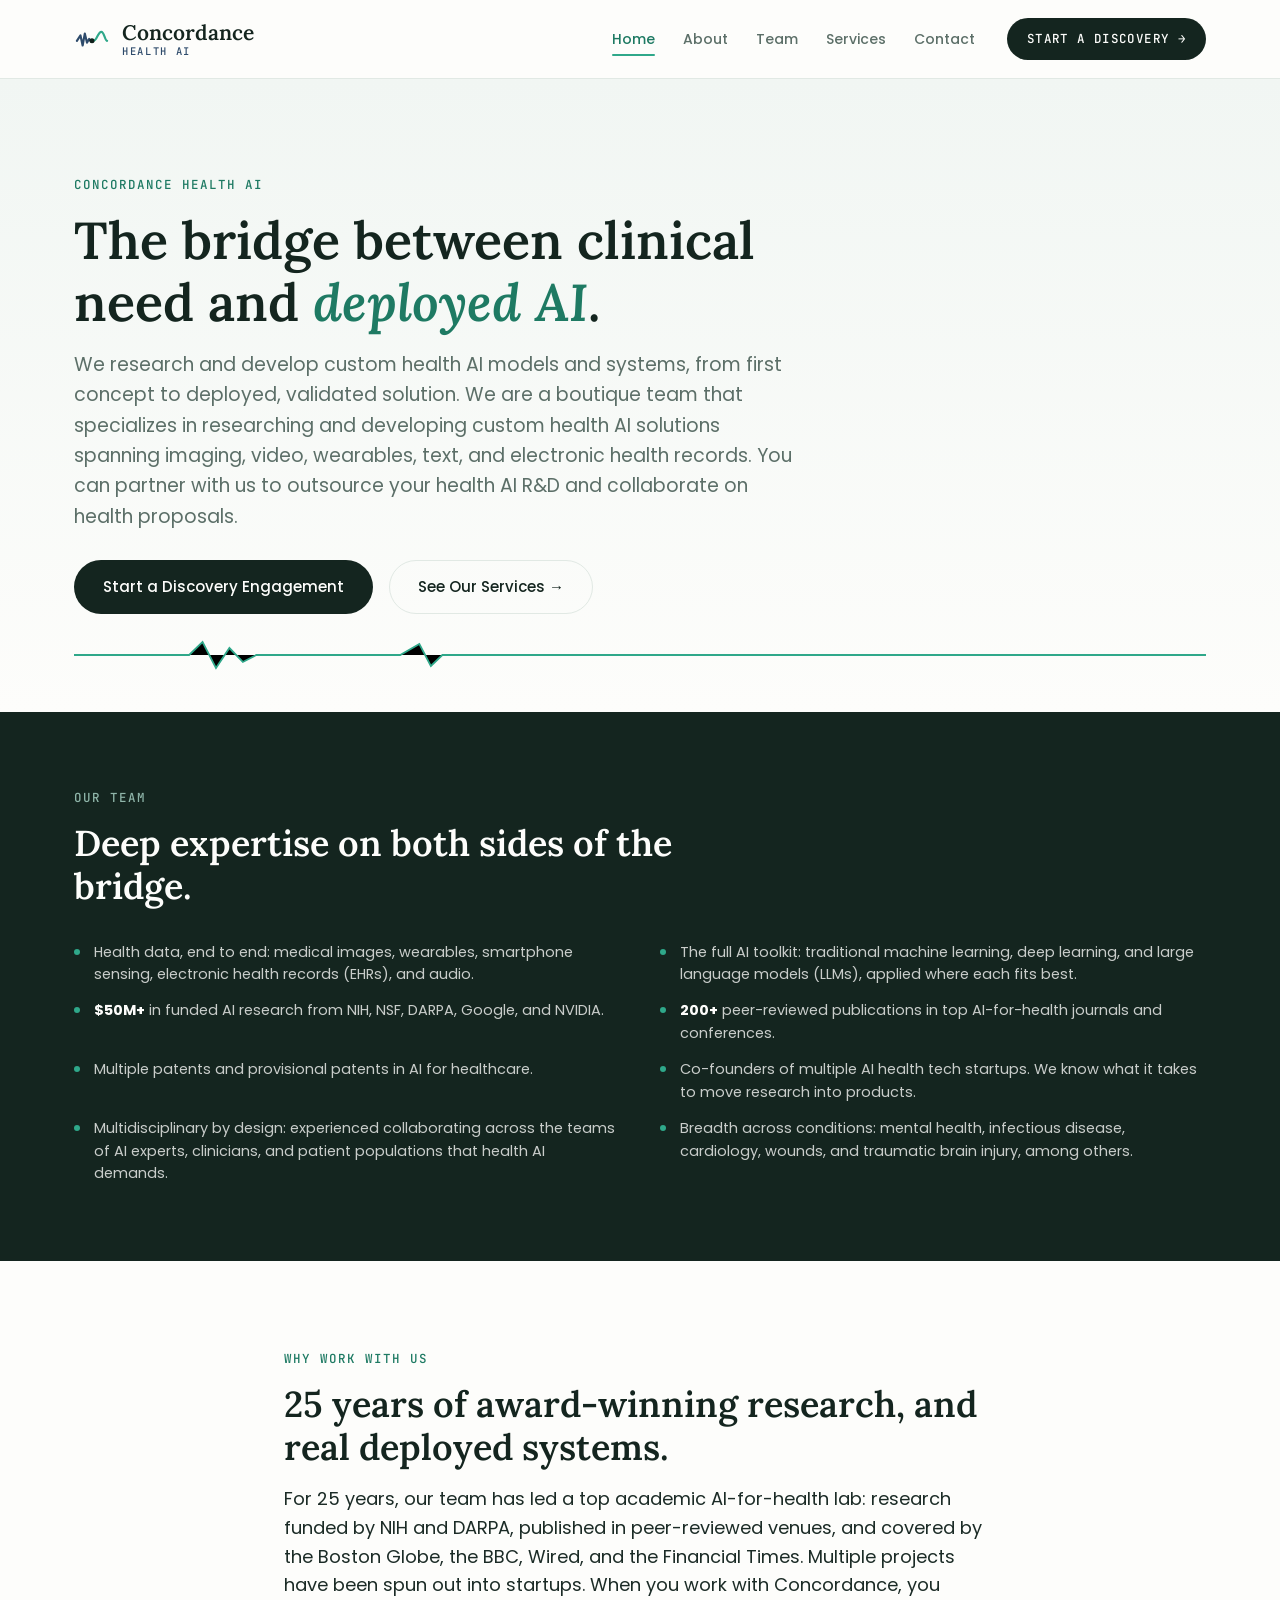
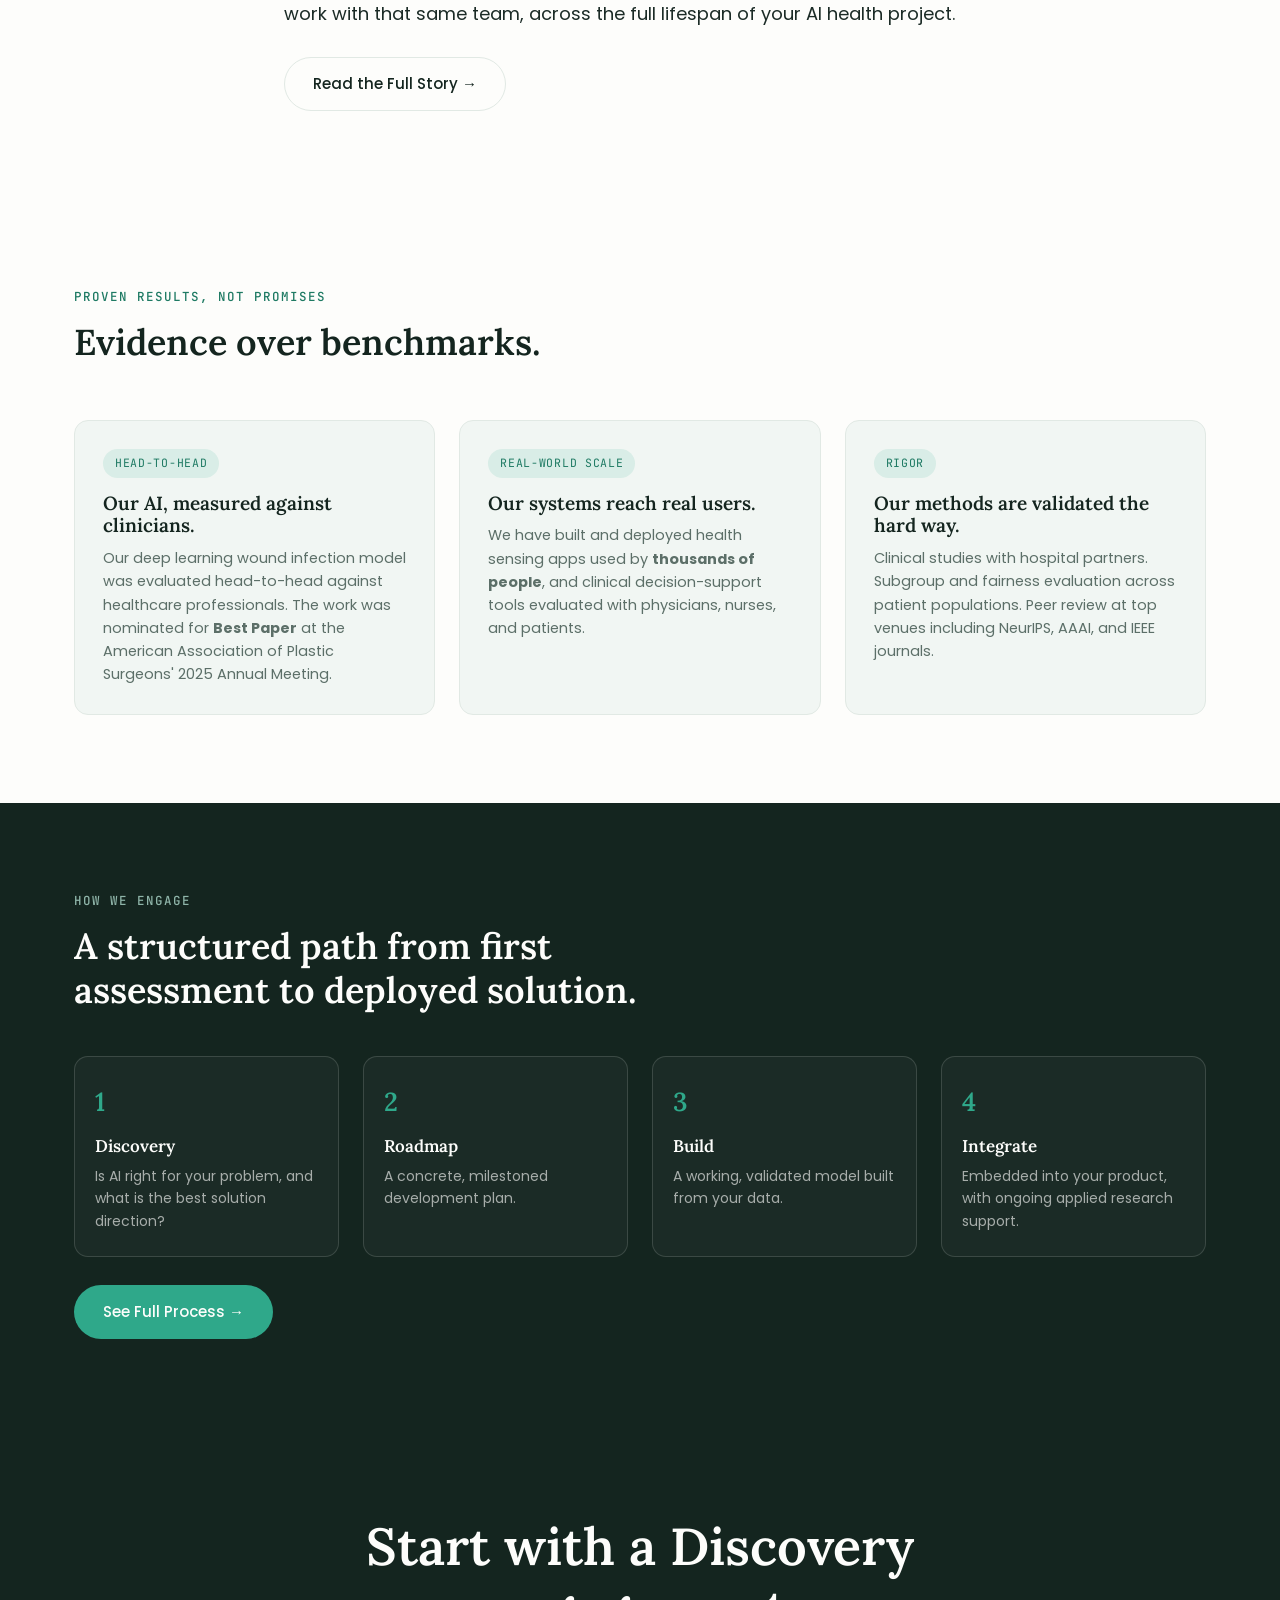
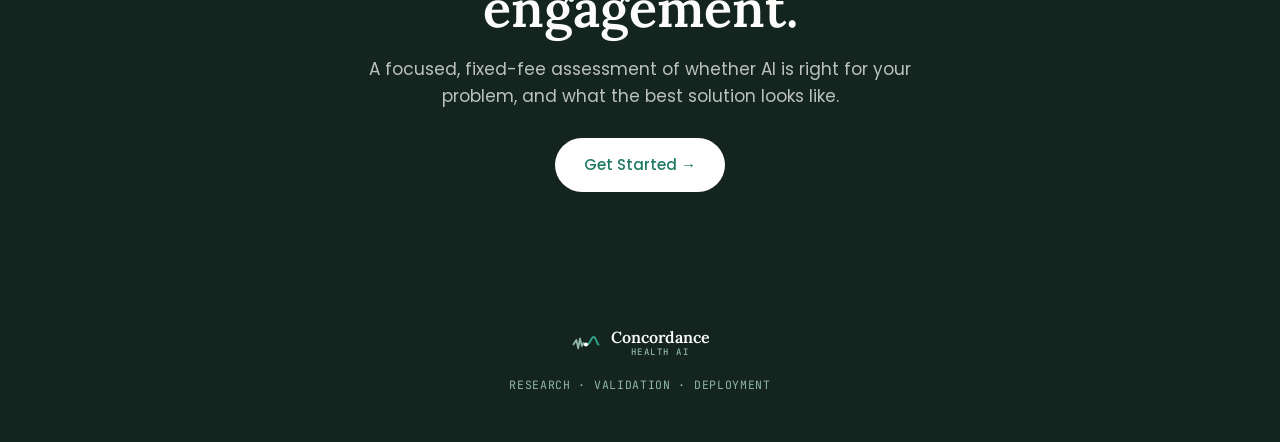
==== commit df381373: "Trim hero lede intro sentence Co-Authored-By: Claude Sonnet 5 <noreply@anthropic.com>" ====
--- a/index.html
+++ b/index.html
@@ -76,8 +76,7 @@
     <div class="wrap">
       <div class="eyebrow">Concordance Health AI</div>
       <h1>The bridge between clinical need and <em>deployed AI</em>.</h1>
-      <p class="lede">Clinical AI rarely fails in the model. It fails in the space between clinical need, data, validation, workflow, and decision impact. We research and develop custom health AI models and systems, and we work across that entire chain, from first concept to deployed, validated solution.</p>
-      <p class="lede">We are a boutique team that specializes in researching and developing custom health AI solutions spanning imaging, video, wearables, text, and electronic health records. You can partner with us to outsource your health AI R&amp;D and collaborate on health proposals.</p>
+      <p class="lede">We research and develop custom health AI models and systems, from first concept to deployed, validated solution. We are a boutique team that specializes in researching and developing custom health AI solutions spanning imaging, video, wearables, text, and electronic health records. You can partner with us to outsource your health AI R&amp;D and collaborate on health proposals.</p>
       <div class="cta-row">
         <a href="contact.html" class="btn btn-primary">Start a Discovery Engagement</a>
         <a href="services.html" class="btn btn-ghost">See Our Services →</a>
